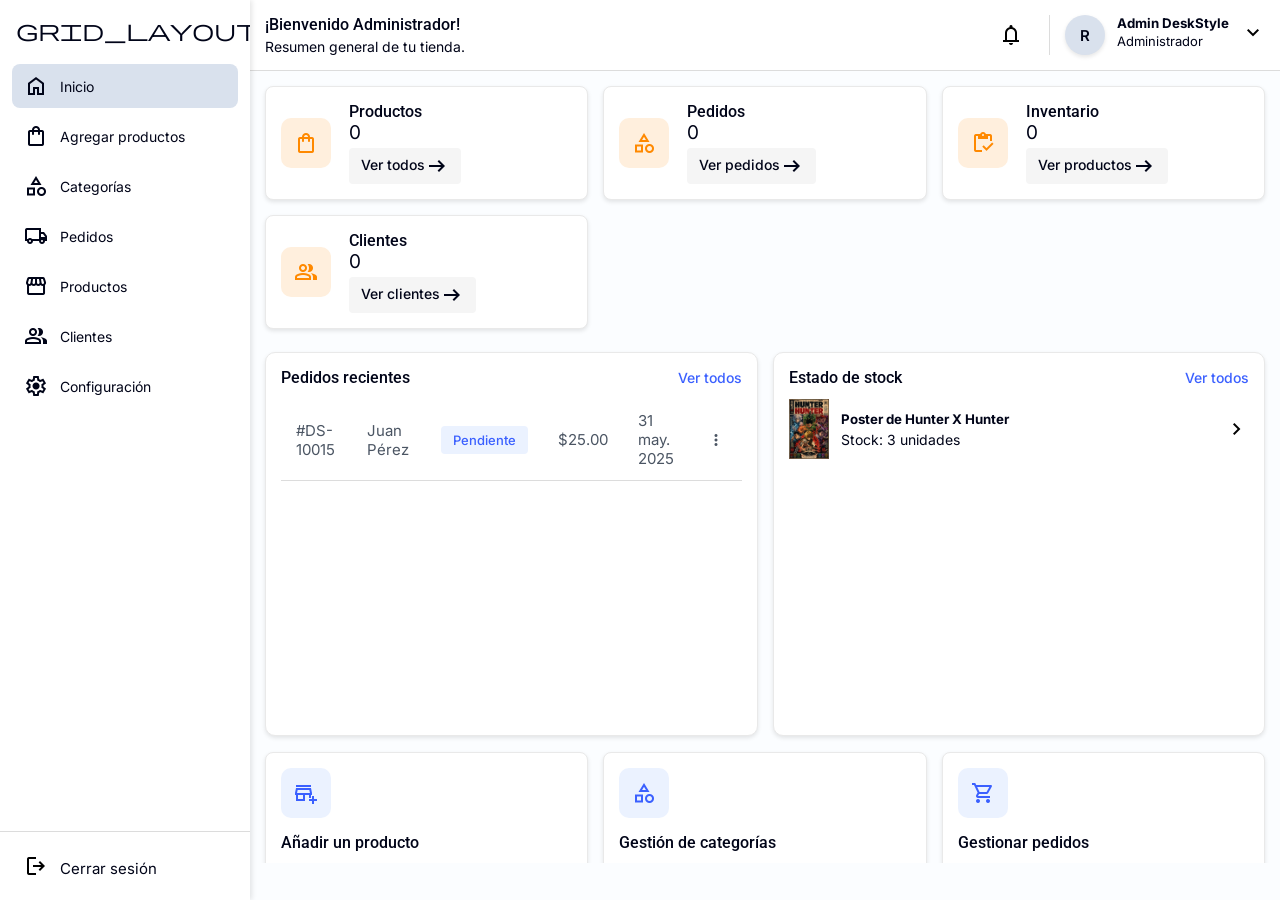
==== admin/dashboard.html @ 574a83ab "Creo lógica para crear categorias y RLS de supabase de Storage" ====
<!doctype html>
<html lang="es">
  <head>
    <meta charset="UTF-8" />
    <meta name="viewport" content="width=device-width, initial-scale=1.0" />
    <title>Dashboard - DeskStyle</title>

    <link rel="stylesheet" href="./dashboard.css" />
    <link rel="stylesheet" href="./estilos_dashboard2.css" />
    <link rel="stylesheet" href="./css/modales.css" />
    <link rel="icon" href="../public/icons/favicon.png" type="image/png" />

    <link rel="preconnect" href="https://fonts.googleapis.com" />
    <link rel="preconnect" href="https://fonts.gstatic.com" crossorigin />
    <link rel="preconnect" href="https://fonts.googleapis.com" />
    <link rel="preconnect" href="https://fonts.gstatic.com" crossorigin />
    <link
      href="https://fonts.googleapis.com/css2?family=Inter:ital,opsz,wght@0,14..32,100..900;1,14..32,100..900&family=Roboto:ital,wght@0,100..900;1,100..900&display=swap"
      rel="stylesheet"
    />
    <link
      rel="stylesheet"
      href="https://fonts.googleapis.com/css2?family=Material+Symbols+Outlined:opsz,wght,FILL,GRAD@20..48,100..700,0..1,-50..200"
    />
    <link
      rel="stylesheet"
      href="https://cdnjs.cloudflare.com/ajax/libs/font-awesome/6.7.2/css/all.min.css"
    />
  </head>

  <body>
    <div class="dashboard">
      <!-- Barra lateral -->
      <aside class="sidebar">
        <div class="sidebar_logo">
          <div>
            <img
              class="open_sidebar"
              src="../public/icons/favicon.png"
              alt="Logo de DeskStyle"
              style="width: 30px; height: 30px"
            />
            <p class="opcion-text">DeskStyle</p>
          </div>

          <button class="layout_toggle opcion-text">
            <span class="material-symbols-outlined"> grid_layout_side </span>
          </button>
        </div>

        <!-- Menú -->
        <nav class="sidebar-menu">
          <ul class="opciones_sidebar">
            <li class="opcionSidebar select inicioPag">
              <span class="material-symbols-outlined"> home </span>
              <p class="opcion-text">Inicio</p>
            </li>
            <li class="opcionSidebar productosPag">
              <span class="material-symbols-outlined">shopping_bag</span>
              <p class="opcion-text">Agregar productos</p>
            </li>
            <li class="opcionSidebar categoriaPag">
              <span class="material-symbols-outlined">category</span>
              <p class="opcion-text">Categorías</p>
            </li>
            <li class="opcionSidebar pedidosPag">
              <span class="material-symbols-outlined">local_shipping</span>
              <p class="opcion-text">Pedidos</p>
            </li>
            <li class="opcionSidebar inventarioPag">
              <span class="material-symbols-outlined"> storefront </span>
              <p class="opcion-text">Productos</p>
            </li>
            <li class="opcionSidebar clientesPag">
              <span class="material-symbols-outlined">group</span>
              <p class="opcion-text">Clientes</p>
            </li>
            <li class="opcionSidebar configuracionPag">
              <span class="material-symbols-outlined">settings</span>
              <p class="opcion-text">Configuración</p>
            </li>
          </ul>
        </nav>

        <div class="sidebar-footer">
          <button class="logout_button">
            <span class="material-symbols-outlined"> logout </span>
            <p class="opcion-text">Cerrar sesión</p>
          </button>
        </div>
      </aside>

      <!-- Contenido -->
      <main class="main-content">
        <!-- Barra superior -->
        <header class="topbar">
          <div class="topbar-left topbar-content">
            <h4>¡Bienvenido Administrador!</h4>
            <p>Resumen general de tu tienda.</p>
          </div>
          <div class="topbar-right">
            <button class="notificaciones">
              <span class="material-symbols-outlined"> notifications </span>
              <p class="notificaciones-cant" style="display: none">0</p>
            </button>
            <div class="cuenta">
              <div class="circle_cuenta" id="avatar">
                <p class="inicial_nombre">R</p>
              </div>
              <div class="info_usuario">
                <h5 class="nombre_usurio_topbar nombre_usuario">
                  Admin DeskStyle
                </h5>
                <p>Administrador</p>
              </div>
              <button class="abrir_menu_perfil">
                <span class="material-symbols-outlined"> stat_minus_1 </span>
              </button>
            </div>
          </div>
        </header>

        <!-- Contenido de cada página -->
        <div class="dinamico_panatallas">
          <section class="content show">
            <div class="targetas_resumen">
              <div class="targeta">
                <div class="targeta-icono">
                  <span class="material-symbols-outlined">shopping_bag</span>
                </div>
                <div class="targeta-info">
                  <h4>Productos</h4>
                  <p id="total_productos">0</p>
                  <button class="btn-primario">
                    <p>Ver todos</p>
                    <span class="material-symbols-outlined">
                      arrow_right_alt
                    </span>
                  </button>
                </div>
              </div>
              <div class="targeta">
                <div class="targeta-icono">
                  <span class="material-symbols-outlined">category</span>
                </div>
                <div class="targeta-info">
                  <h4>Pedidos</h4>
                  <p id="total_pedidos">0</p>
                  <button class="btn-secundario">
                    <p>Ver pedidos</p>
                    <span class="material-symbols-outlined">
                      arrow_right_alt
                    </span>
                  </button>
                </div>
              </div>
              <div class="targeta">
                <div class="targeta-icono">
                  <span class="material-symbols-outlined">inventory</span>
                </div>
                <div class="targeta-info">
                  <h4>Inventario</h4>
                  <p id="total_inventario">0</p>
                  <button class="btn-terciario">
                    <p>Ver productos</p>
                    <span class="material-symbols-outlined">
                      arrow_right_alt
                    </span>
                  </button>
                </div>
              </div>
              <div class="targeta">
                <div class="targeta-icono">
                  <span class="material-symbols-outlined">group</span>
                </div>
                <div class="targeta-info">
                  <h4>Clientes</h4>
                  <p id="total_clientes">0</p>
                  <button class="btn-cuaternario">
                    <p>Ver clientes</p>
                    <span class="material-symbols-outlined">
                      arrow_right_alt
                    </span>
                  </button>
                </div>
              </div>
            </div>
            <div class="contenedores_vista_previa">
              <div class="vista_previa">
                <div class="encabezado_caja">
                  <h4>Pedidos recientes</h4>
                  <button class="btn_ver_pedidos">Ver todos</button>
                </div>

                <div class="tabla_pedidos">
                  <table class="table">
                    <tbody>
                      <tr>
                        <td class="order-id">#DS-10015</td>
                        <td class="customer">Juan Pérez</td>
                        <td>
                          <button class="estado_pedido">Pendiente</button>
                        </td>
                        <td class="price">$25.00</td>
                        <td class="date">31 may. 2025</td>
                        <td class="actions">
                          <button class="btn-actions">
                            <span class="material-symbols-outlined">
                              more_vert
                            </span>
                          </button>
                        </td>
                      </tr>
                    </tbody>
                  </table>
                </div>
              </div>

              <div class="vista_previa">
                <div class="encabezado_caja">
                  <h4>Estado de stock</h4>
                  <button class="btn_ver_Sctok">Ver todos</button>
                </div>
                <div class="list_product_stock">
                  <div class="info_produc_stock">
                    <img
                      src="../public/icons/Images_web/poster.jpg"
                      alt="fotografía de producto"
                    />
                    <div class="text_info_product">
                      <h5>Poster de Hunter X Hunter</h5>
                      <div style="display: flex; gap: 4px">
                        <p>Stock:</p>
                        <p class="cantidad_stock">3 unidades</p>
                      </div>
                    </div>
                  </div>
                  <button class="abril_stock">
                    <span class="material-symbols-outlined">
                      chevron_right
                    </span>
                  </button>
                </div>
              </div>
            </div>
            <div class="contenedor_acci_rapidas">
              <div class="caja_accion">
                <div class="icono_accion">
                  <span class="material-symbols-outlined">add_business</span>
                </div>
                <div class="info_accion">
                  <h4>Añadir un producto</h4>
                  <p>Agrega un nuevo producto a tu tienda.</p>
                  <button class="btn_accion">Nuevo producto</button>
                </div>
              </div>
              <div class="caja_accion">
                <div class="icono_accion">
                  <span class="material-symbols-outlined">category</span>
                </div>
                <div class="info_accion">
                  <h4>Gestión de categorías</h4>
                  <p>Administra las categorías de tus productos.</p>
                  <button class="btn_accion">Ver categorías</button>
                </div>
              </div>
              <div class="caja_accion">
                <div class="icono_accion">
                  <span class="material-symbols-outlined">shopping_cart</span>
                </div>
                <div class="info_accion">
                  <h4>Gestionar pedidos</h4>
                  <p>Revisa y actualiza el estado de los pedidos.</p>
                  <button class="btn_accion">Ver pedidos</button>
                </div>
              </div>
              <div class="caja_accion">
                <div class="icono_accion">
                  <span class="material-symbols-outlined">box_add</span>
                </div>
                <div class="info_accion">
                  <h4>Control de inventario</h4>
                  <p>Monitorea y ajusta el stock de tus productos.</p>
                  <button class="btn_accion">Ver inventario</button>
                </div>
              </div>
            </div>
          </section>

          <section class="interfaz_productos">
            <div class="topBarra_product">
              <div class="infoProductos">
                <h3>Agregar nuevo producto</h3>
                <p>
                  Completa la información para publicar un nuevo producto en la
                  tienda.
                </p>
              </div>
              <div>
                <button>
                  <a href="../index.html">
                    <i class="fa-solid fa-arrow-up-right-from-square"></i>Ver
                    tienda
                  </a>
                </button>
              </div>
            </div>
            <div class="content_productos">
              <div class="columna_izquier">
                <div class="header_izquier">
                  <span class="material-symbols-outlined"> description </span>
                  <p>Información básica</p>
                </div>
                <form class="agregarProduct">
                  <div class="conlumna">
                    <label for="titulo">Nombre del producto</label>
                    <input
                      type="text"
                      id="titulo"
                      placeholder="Ej. Lámpara LED"
                    />
                    <p>Nombre completo del producto</p>
                    <br />

                    <label for="precioOriginal">Precio original</label>
                    <div class="cajaInput">
                      <span class="material-symbols-outlined">
                        attach_money
                      </span>
                      <input
                        type="number"
                        id="precioOriginal"
                        class="precioOriginal"
                        placeholder="$0.00"
                      />
                    </div>
                    <p class="info_titulo">
                      Precio de compra del producto (Opcional)
                    </p>
                    <br />

                    <label for="id_product">Código (ID)</label>
                    <input type="text" id="id_product" placeholder="PRO-001" />
                    <p>Código único del producto (Automático)</p>
                  </div>

                  <div class="conlumna">
                    <label for="precio">Precio</label>
                    <div class="cajaInput">
                      <span class="material-symbols-outlined">
                        attach_money
                      </span>
                      <input
                        type="number"
                        id="precio"
                        class="precio"
                        placeholder="$0.00"
                      />
                    </div>
                    <p>Precio en USD</p>
                    <br />
                    <label>Categoría</label>
                    <div class="cajaSelectCateg">
                      <select class="select_Categoria" id="selectCategoria">
                        <option value="">Selecciona una categoría</option>
                        <option value="opcionEj">Figuras</option>
                      </select>
                    </div>

                    <p>Elige la categoría del producto</p>
                    <br />
                    <label for="marca_product">Marca</label>
                    <input
                      type="text"
                      id="marca_product"
                      placeholder="Ej. TechCreado"
                    />
                    <p>Marca o colección</p>
                  </div>
                </form>
                <br />
                <div class="descripcion_Product">
                  <p>Descripción (Opcional)</p>
                  <textarea
                    id="descripcionProduct"
                    placeholder="Describe tu producto, características, materiales, uso, etc"
                  ></textarea>
                </div>

                <div class="selecImagnPrncipal">
                  <h4 style="margin-bottom: 10px">Imagen del producto</h4>
                  <div
                    style="
                      display: grid;
                      grid-template-columns: 40% auto;
                      gap: 10px;
                    "
                  >
                    <div class="previsualizarIMG">
                      <p>
                        Previsualización
                        <span
                          style="font-size: 12px"
                          class="material-symbols-outlined"
                        >
                          visibility
                        </span>
                      </p>
                      <img
                        src="../public/icons/Images_web/image-files.png"
                        alt="Previsualizar"
                        style="width: 190px"
                      />
                    </div>

                    <div class="cajaSubirIMG">
                      <div>
                        <div class="header_CajaImg">
                          <span class="material-symbols-outlined"
                            >cloud_upload</span
                          >

                          <h3>Sube la imagen principal aquí</h3>
                          <p>haz clic para seleccionar un archivo</p>
                        </div>
                        <div
                          style="
                            position: relative;
                            display: grid;
                            justify-content: center;
                          "
                        >
                          <label class="btnIMGProduct" for="imgPrincipal">
                            <span class="material-symbols-outlined">
                              folder
                            </span>
                            <p>Seleccionar un archivo</p>
                            <input
                              type="file"
                              accept="image/*"
                              id="imgPrincipal"
                            />
                          </label>
                        </div>

                        <div
                          style="
                            display: flex;
                            flex-direction: column;
                            gap: 5px;
                            margin-top: 20px;
                            text-align: center;
                            font-size: 14px;
                            color: rgb(49, 49, 49);
                          "
                        >
                          <p>Formatos recomendados: JPG, PNG, WEBP</p>
                          <p>Tamaño máximo: 5MB</p>
                        </div>
                      </div>
                    </div>
                  </div>
                </div>
              </div>
              <div class="columna_derecha">
                <div class="btnsGuadarCancelar">
                  <button class="btnCancelar">Cancelar</button
                  ><button class="btnGuardar">
                    <span class="material-symbols-outlined"> save </span>
                    <p>Guardar Producto</p>
                  </button>
                </div>
                <div class="seccion_derecha">
                  <h4>Estado del Producto</h4>
                  <p class="encabezado_derecha">Estado</p>
                  <div class="cajaSelectEstado">
                    <select class="selecEstado_Producto">
                      <option value="activo">Activo</option>
                      <option value="inactivo">Inactivo</option>
                      <option value="desactivado">Borrador</option>
                    </select>
                  </div>
                  <p class="info_opcion">
                    Los productos inactivos no se mostraran en la tienda
                  </p>

                  <p class="encabezado_derecha">Destacado</p>
                  <div class="cleckBoxDestaca">
                    <input type="checkbox" id="destacadoProduct" />
                    <p>Marcar como producto destacado</p>
                  </div>
                  <p class="info_opcion">
                    Los productos destacados se mostraran en la pagina principal
                  </p>
                </div>
                <div class="seccion_derecha">
                  <h4>Inventario y características</h4>

                  <p class="encabezado_derecha">Stock</p>
                  <input
                    type="number"
                    id="stockProduct"
                    class="input_Derecha"
                    placeholder="Cantidad en Stock"
                  />
                  <p class="encabezado_derecha" style="margin-top: 15px">
                    Peso (kg)
                  </p>
                  <input
                    type="number"
                    id="pesoProduct"
                    class="input_Derecha"
                    placeholder="kg 0.00"
                  />

                  <p class="encabezado_derecha" style="margin-top: 15px">
                    Material del producto
                  </p>
                  <input
                    type="text"
                    id="materialProduct"
                    class="input_Derecha"
                    placeholder="Ej. Metal"
                  />

                  <p class="encabezado_derecha" style="margin-top: 15px">
                    Dimenciones (cm)
                  </p>
                  <div class="dimencionesProduct">
                    <div>
                      <input type="number" id="largo" placeholder="0" />
                      <p>Largo</p>
                    </div>
                    <div>
                      <input type="number" id="ancho" placeholder="0" />
                      <p>Ancho</p>
                    </div>
                    <div>
                      <input type="number" id="alto" placeholder="0" />
                      <p>Alto</p>
                    </div>
                  </div>
                  <br />
                </div>
              </div>
            </div>
          </section>

          <section class="interfaz_categorias">
            <div class="topBarra_categorias">
              <div class="infoCategoria">
                <h3>Crear nuevas categorías</h3>
                <p>Gestiona las categorías de tu tienda.</p>
              </div>
              <div>
                <button class="agregarCateg">
                  <span class="material-symbols-outlined"> add </span>
                  <p>Guardar</p>
                </button>
              </div>
            </div>
            <article class="cont_cajas_categ">
              <div class="clumna_izqui_cat">
                <h4>Agregar categoría</h4>
                <form class="forms_categ">
                  <label for="nombreCatego">Nombre de la categoría</label>
                  <input
                    type="text"
                    id="nombreCatego"
                    placeholder="Ej. Posters"
                  />
                  <label for="descripcionCateg">Descripción (Opcional)</label>
                  <textarea
                    name="descripcion"
                    id="descripcionCateg"
                    placeholder="Describe esta categoría..."
                  ></textarea>
                </form>

                <div class="cont_subirIMg_Categ">
                  <h4 style="margin-bottom: 10px">Selecionar imagen</h4>
                  <div class="privisualizarImgCatgoria">
                    <img
                      src="../public/icons/Images_web/image-files.png"
                      alt="Imagen archivos"
                      style="width: 200px"
                    />
                  </div>
                  <div class="caja_subirIMg_Categ">
                    <label class="btnSeledImg_categ" for="subirIMg_Categ">
                      <span class="material-symbols-outlined"
                        >cloud_upload</span
                      >

                      <h4>Sube la imagen de la categoría</h4>
                      <p>haz clic para seleccionar un archivo</p>
                      <input
                        type="file"
                        name="subirIMg_Categ"
                        id="subirIMg_Categ"
                      />
                    </label>
                  </div>
                </div>
              </div>
              <div class="clumna_derech_cat">
                <h4>Categorías existentes</h4>
                <table class="tabla_exitent_categ">
                  <thead>
                    <tr>
                      <th>Categoría</th>
                      <th>Descripción</th>
                      <th>Productos</th>
                      <th>Acciones</th>
                    </tr>
                  </thead>
                  <tbody class="existente_categ">
                    <tr>
                      <td class="nombre_categ">
                        <img
                          src="../public/icons/Images_web/poster.jpg"
                          alt=""
                        />
                        <p>Posters</p>
                      </td>
                      <td class="descripcion_categ"><p>Posters</p></td>
                      <td class="catidad_prouct"><p>0</p></td>
                      <td>
                        <div class="btnsAcciones_categ">
                          <button class="btnEdit_categ">
                            <span class="material-symbols-outlined">
                              edit
                            </span>
                          </button>
                          <button class="btnElimi_categ">
                            <span class="material-symbols-outlined">
                              delete
                            </span>
                          </button>
                        </div>
                      </td>
                    </tr>
                  </tbody>
                </table>
              </div>
            </article>
          </section>

          <section class="interfaz_pedidos">
            <div class="topBarra_pedidos">
              <div class="infoPedidos">
                <h3>Pedidos</h3>
                <p>Gestiona y revisa todos los pedidos de tu tienda.</p>
              </div>
              <div>
                <button class="filtros_pedidos">
                  <span class="material-symbols-outlined"> filter_alt </span>
                  <p>Filtros</p>
                </button>
              </div>
            </div>
            <div class="conte_pedidos">
              <div class="cards_resumen_pedidos">
                <div class="resumen_pedidos">
                  <div class="icono_card_pedidos">
                    <span class="material-symbols-outlined"> schedule </span>
                  </div>

                  <div class="info_card_pedidos">
                    <p style="margin-bottom: 6px">Pendientes</p>
                    <h3 id="cantPendiente_pedidos">0</h3>
                    <p style="font-size: 14px; margin-top: 6px">
                      Esperando confirmación
                    </p>
                  </div>
                </div>
                <div class="resumen_pedidos">
                  <div class="icono_card_pedidos">
                    <span class="material-symbols-outlined">
                      delivery_truck_speed
                    </span>
                  </div>
                  <div class="info_card_pedidos">
                    <p style="margin-bottom: 6px">En proceso</p>
                    <h3 id="cantProceso_pedidos">0</h3>
                    <p style="font-size: 14px; margin-top: 6px">
                      Proceso de envío
                    </p>
                  </div>
                </div>
                <div class="resumen_pedidos">
                  <div class="icono_card_pedidos">
                    <span class="material-symbols-outlined">
                      check_circle
                    </span>
                  </div>
                  <div class="info_card_pedidos">
                    <p style="margin-bottom: 6px">Finalizado</p>
                    <h3 id="cantFinalizado_pedidos">0</h3>
                    <p style="font-size: 14px; margin-top: 6px">
                      Proceso de envío
                    </p>
                  </div>
                </div>
                <div class="resumen_pedidos">
                  <div class="icono_card_cancelados">
                    <span class="material-symbols-outlined">cancel</span>
                  </div>
                  <div class="info_card_pedidos">
                    <p style="margin-bottom: 6px">Cancelados</p>
                    <h3 id="cantCancelado_pedidos">0</h3>
                    <p style="font-size: 14px; margin-top: 6px">
                      Proceso de envío
                    </p>
                  </div>
                </div>
              </div>
              <div class="pedidos_users">
                <table class="tabla_pedidos">
                  <thead>
                    <tr>
                      <th>Pedidos</th>
                      <th>Cliente</th>
                      <th>Fecha</th>
                      <th>Estado</th>
                      <th>Total</th>
                      <th>Pago</th>
                      <th>Acciones</th>
                    </tr>
                  </thead>
                  <tbody class="list_pedidos"></tbody>
                  <tfoot>
                    <tr>
                      <td colspan="6" style="text-align: left">
                        <p>Mostrado 10 de 20</p>
                      </td>

                      <td class="btn_moder_pagina_pedidos">
                        <button class="atrasPedidos">
                          <span class="material-symbols-outlined">
                            keyboard_arrow_left
                          </span></button
                        ><button class="sguientePedidos">
                          <span class="material-symbols-outlined">
                            keyboard_arrow_right
                          </span>
                        </button>
                      </td>
                    </tr>
                  </tfoot>
                </table>
              </div>
            </div>
          </section>

          <section class="interfaz_productView">
            <div class="conedor_tabla_products">
              <div class="headerSección">
                <div style="display: flex; gap: 5px">
                  <h3>Productos publicados</h3>
                  <p>| Gestiona los productos disponibles en tu tienda.</p>
                </div>
                <div class="acciones_manipulacionList">
                  <div class="inputProductosBuscar">
                    <input
                      type="search"
                      placeholder="Buscar producto..."
                    /><span class="material-symbols-outlined"> search </span>
                  </div>
                  <button class="ordenarProductos">
                    <span
                      style="font-size: 22px"
                      class="material-symbols-outlined"
                    >
                      format_list_bulleted </span
                    >Ordenar
                  </button>
                </div>
              </div>

              <table class="tabla_listProduct">
                <thead>
                  <tr style="border-top: 1px solid #dddddd">
                    <th>Producto</th>
                    <th>Categoría</th>
                    <th>Precio</th>
                    <th>En stock</th>
                    <th>Estado</th>
                    <th>Fecha</th>
                    <th>Acciones</th>
                  </tr>
                </thead>
                <tbody class="list_productos"></tbody>
                <tfoot>
                  <tr>
                    <td colspan="6" style="text-align: left">
                      <p>Mostrado 10 de 20</p>
                    </td>

                    <td class="btn_mover_pagina_productos">
                      <button class="atrasProductos">
                        <span class="material-symbols-outlined">
                          keyboard_arrow_left
                        </span></button
                      ><button class="sguienteProductos">
                        <span class="material-symbols-outlined">
                          keyboard_arrow_right
                        </span>
                      </button>
                    </td>
                  </tr>
                </tfoot>
              </table>
            </div>
          </section>
        </div>
      </main>

      <section class="contenedor_modales">
        <div class="cont_editar_categ">
          <div class="header_modal_edit_cat">
            <h4>Editar Categoría</h4>
            <button class="cerrar_modalEdit_Categ">
              <span class="material-symbols-outlined"> close </span>
            </button>
          </div>
          <div class="cont_edit_categ">
            <form class="editar_categ">
              <label for="edit_nombre_categ">Nombre de la categoría</label>
              <input
                type="
            "
                name="Categoría"
                id="edit_nombre_categ"
                placeholder="Categoría"
              />

              <label for="edit_descrip_categ" style="margin-top: 15px"
                >Descripción (Opcional)</label
              >

              <textarea
                id="edit_descrip_categ"
                placeholder="Describe la catería..."
              >
              </textarea>

              <div class="img_categ_edit">
                <div style="width: 100%">
                  <img
                    src="../public/icons/Images_web/product1.png"
                    alt="Imagen de categoría"
                  />
                </div>
                <div class="cont_img_catg">
                  <p>Seleccionar imagen</p>
                  <label
                    for="edit_img"
                    class="btn_edit_img"
                    style="display: flex; place-items: center; gap: 10px"
                  >
                    <span class="material-symbols-outlined"> imagesmode </span>
                    <p style="font-size: 14px">Cambiar imagen</p></label
                  >
                  <input type="file" id="edit_img" />
                </div>
              </div>
              <div class="btnsAcciones_edit_categ">
                <button type="button" class="btnCancelar_edit_categ">
                  Cerrar
                </button>
                <button type="button" class="btnGuardar_edit_categ">
                  Guardar cambios
                </button>
              </div>
            </form>
          </div>
        </div>
      </section>
      <div id="toast_contenedor"></div>
    </div>

    <script type="module" src="./js/eventos.js"></script>
    <script type="module" src="./js/main.js"></script>
  </body>
</html>
---- admin/dashboard.css ----
:root {
  --bg: #fbfdff;
  --colorPrimario: #000418;
  --colorSecundario: #ff8900;
  --colorTerciario: #d9e1ed;
  --colorAcento: #3b60ff;
  --borderInput: #2b97fc;
  --colorGrisClaro: #f5f5f5;
  --colorBlanco: #ffffff;
  --colorDegradadoNaranja: #ffefdd;
  --colorBorde: #dcdcdc;
  --paddingSite: 15px 18px;
  --paddingCotenedores: 8px 15px;
  --paddingResponsive: 15px 10px;
  --paddingTargetas: 15px;
}

*,
*::before,
*::after {
  box-sizing: border-box;
  margin: 0;
  padding: 0;
}

html,
body {
  min-height: 100%;
  font-family: "Inter", sans-serif;
}

body {
  background-color: var(--colorBlanco);
  color: var(--colorPrimario);
  overflow: hidden;
}

h1,
h2,
h3,
h4 {
  font-weight: 500;
  font-family: "Roboto", sans-serif;
}

h1 {
  font-size: clamp(1.5rem, 6vw, 3rem);
}

a {
  color: #0e0e0e;
  text-decoration: none;
}

button {
  border: 0;
}

button,
input,
select,
textarea {
  font: inherit;
}

select {
  cursor: pointer;
}

select:hover {
  background: transparent;
}

select,
::picker(select) {
  appearance: base-select;
}

::picker(select) {
  background: #fdfeff;
  border: 1px solid gainsboro;
  border-radius: 10px;
  box-shadow: 0 2px 4px rgb(0, 0, 0, 0.11);
}

section option {
  padding: 10px;
  cursor: pointer;
  border-bottom: 1px solid gainsboro;
}

section option:hover {
  background: #fae9d4;
  color: rgb(255, 148, 8);
}

/*===============*/

.dashboard {
  display: grid;
  grid-template-columns: auto 1fr;
  height: 100vh;
  background-color: var(--bg);
}

.sidebar {
  transition: width 0.3s ease-in-out;
  background-color: var(--colorBlanco);
  width: 250px;
  height: 100vh;
  position: relative;
  box-shadow: 2px 0px 5px rgba(0, 0, 0, 0.1);
  overflow: hidden;
}

.sidebar img {
  cursor: pointer;
}

.sidebar_logo {
  padding: 15px 24px;
  display: flex;
  justify-content: space-between;
}

.sidebar_logo div {
  display: flex;
  align-items: center;
  gap: 10px;
}

.layout_toggle {
  background-color: transparent;
  border: none;
  cursor: pointer;
  padding: 0;
}

.layout_toggle span {
  font-size: 1.4rem;
  color: var(--colorPrimario);
}

/* Sidebar*/

.sidebar {
  width: 250px;
  height: 100vh;
  background-color: var(--colorBlanco);
  box-shadow: 2px 0px 5px rgba(0, 0, 0, 0.1);
  transition: width 0.3s cubic-bezier(0.4, 0, 0.2, 1);
  overflow: hidden;
  display: flex;
  flex-direction: column;
}

.sidebar_logo {
  padding: 18px 16px;
  display: flex;
  align-items: center;
  justify-content: space-between;
  height: 64px;
}

.sidebar_logo div {
  display: flex;
  align-items: center;
  gap: 12px;
  overflow: hidden;
}

.opciones_sidebar {
  padding: 0 12px;
  list-style: none;
  display: flex;
  flex-direction: column;
  gap: 6px;
}

.opcionSidebar {
  display: flex;
  align-items: center;
  height: 44px;
  padding: 0 12px;
  border-radius: 8px;
  cursor: pointer;
  transition:
    background-color 0.2s ease,
    color 0.2s ease;
  white-space: nowrap; /* Impide que el texto cree saltos de línea */
}

.opcionSidebar .material-symbols-outlined {
  min-width: 24px;
  font-size: 24px;
  display: flex;
  justify-content: center;
  align-items: center;
}

.opcionSidebar p {
  margin-left: 12px;
  font-size: 14px;
  transition: opacity 0.2s ease;
}

.opcionSidebar:hover,
.opcionSidebar.select {
  background-color: var(--colorTerciario);
  color: var(--colorPrimario);
}

/*sidebar footer*/

.sidebar-footer {
  transition: all 0.3s ease-in-out;
  background-color: var(--colorBlanco);
  margin-top: auto;
  padding: 12px;
  border-top: 1px solid var(--colorBorde);
}
.sidebar-footer p {
  font-size: 15px;
  color: var(--colorPrimario);
  margin-top: 4px;
  white-space: nowrap;
}

.logout_button {
  background-color: transparent;
  display: flex;
  align-items: center;
  gap: 12px;
  width: 100%;
  height: 44px;
  padding: 0 12px;
  border-radius: 8px;
  cursor: pointer;
  transition:
    background-color 0.2s ease,
    color 0.2s ease;
}

.logout_button:hover,
.logout_button.select {
  background-color: var(--colorTerciario);
  color: var(--colorPrimario);
}

.sidebar.active {
  width: 78px;
}

.sidebar.active .opcion-text {
  display: none;
}

/* Centrar los íconos del menú */
.sidebar.active .opciones_sidebar {
  padding: 0 10px;
}

.sidebar.active .opcionSidebar {
  justify-content: center;
  padding: 0;
}

.sidebar.active .logout_button {
  justify-content: center;
  padding: 0;
}
.sidebar.active .opcionSidebar p {
  display: none;
}

.sidebar.active .sidebar_logo {
  justify-content: center;
  padding: 18px 0;
}

/* Mostrar pantallas activas */

.content.show,
.interfaz_productos.show,
.interfaz_categorias.show,
.interfaz_pedidos.show,
.interfaz_productView.show {
  opacity: 1;
  pointer-events: auto;
}

/* Contenido dasboard */

.dinamico_panatallas {
  position: relative;
}

.content {
  transition: opacity 0.3s ease-in-out;
  opacity: 0;
  pointer-events: none;
  position: relative;
  max-height: 88vh;
  overflow-y: auto;
}

.topbar {
  padding: 15px;
  background: var(--colorBlanco);
  display: grid;
  grid-template-columns: 1fr auto;
  gap: 12px;
  justify-content: space-between;
  border-bottom: 1.5px solid gainsboro;
}

.topbar-right {
  display: flex;
  justify-content: center;
  gap: 15px;
}

.topbar-content h4 {
  margin-bottom: 4px;
}
.topbar-content p {
  font-size: 14px;
}

.notificaciones {
  position: relative;
  display: flex;
  align-items: center;
  gap: 12px;
  background: transparent;
  border-right: 1px solid var(--colorBorde);
  padding: 5px 26px;
}
.notificaciones p {
  position: absolute;
  font-weight: 600;
  top: -5px;
  left: 64%;
  transform: translateX(-50%);
  font-size: 11px;
  display: grid;
  place-items: center;
  border-radius: 50%;
  background-color: var(--colorSecundario);
  color: var(--colorBlanco);
  width: 18px;
  height: 18px;
}

.cuenta {
  display: flex;
  justify-content: center;
  gap: 12px;
}
.circle_cuenta {
  display: grid;
  font-weight: 600;
  place-content: center;
  background: var(--colorTerciario);
  color: var(--colorBlanco);
  width: 40px;
  height: 40px;
  border-radius: 50%;
  overflow: hidden;
  font-size: 15px;
  color: var(--colorPrimario);
  box-shadow: 0px 2px 4px rgba(0, 0, 0, 0.1);
}

.info_usuario p {
  margin-top: 2px;
  font-size: 13px;
}

.abrir_menu_perfil {
  background: transparent;
  font-size: 15px;
}

.targetas_resumen {
  display: grid;
  grid-template-columns: repeat(auto-fit, minmax(250px, 1fr));
  gap: 15px;
  padding: 15px;
}

.targeta {
  display: flex;
  gap: 18px;
  align-items: center;
  background: var(--colorBlanco);
  padding: 15px;
  border-radius: 8px;
  box-shadow: 0px 2px 4px rgba(0, 0, 0, 0.1);
  border: 1px solid rgb(233, 233, 233);
}

.targeta-info p {
  font-size: 19px;
  margin-bottom: 4px;
}

.targeta-icono {
  display: grid;
  place-content: center;
  width: 50px;
  height: 50px;
  border-radius: 20%;
  background-color: var(--colorDegradadoNaranja);
}

.targeta-icono span {
  font-size: 24px;
  color: var(--colorSecundario);
}

.targeta-info button {
  display: flex;
  align-items: center;
  background: var(--colorGrisClaro);
  color: var(--colorPrimario);
  border: none;
  padding: 6px 12px;
  border-radius: 4px;
  cursor: pointer;
  transition: background-color 0.2s ease;
}

.btn-primario p,
.btn-secundario p,
.btn-terciario p,
.btn-cuaternario p {
  font-size: 14px;
  font-weight: 500;
}

/*Cajas vista previea*/
.contenedores_vista_previa {
  display: grid;
  grid-template-columns: repeat(auto-fit, minmax(250px, 1fr));
  gap: 15px;
  padding: 8px 15px;
  height: 400px;
}

.vista_previa {
  box-shadow: 0px 2px 4px rgba(0, 0, 0, 0.1);
  border: 1px solid rgb(233, 233, 233);
  background-color: var(--colorBlanco);
  border-radius: 10px;
  padding: var(--paddingTargetas);
}

.encabezado_caja {
  display: grid;
  grid-template-columns: repeat(2, auto);
  justify-content: space-between;
  margin-bottom: 12px;
}

.encabezado_caja button {
  background: transparent;
  font-size: 14px;
  color: var(--colorAcento);
  font-weight: 500;
  cursor: pointer;
}

.btn-actions {
  display: flex;
  align-items: center;
  background: transparent;
  border: none;
  cursor: pointer;
}

.btn-actions span {
  font-size: 20px;
  color: #4b5563;
}

.table {
  width: 100%;
  border-collapse: collapse;
}
.table td {
  padding: 12px 8px;
  font-size: 14px;
  color: #4b5563;
  border-bottom: 1.5px solid gainsboro;
  vertical-align: middle;
}

.estado_pedido {
  background: #ebf2ff;
  color: #3b60ff;
  padding: 6px 12px;
  border-radius: 4px;
  font-size: 13px;
  font-weight: 500;
  border: none;
  cursor: pointer;
}

.list_product_stock {
  display: grid;
  grid-template-columns: repeat(2, auto);
  justify-content: space-between;
  gap: 8px;
  align-items: center;
}

.info_produc_stock {
  display: flex;
  gap: 12px;
  align-items: center;
}

.info_produc_stock img {
  height: 60px;
}

.text_info_product p {
  margin-top: 4px;
  font-size: 14px;
}

.abril_stock {
  display: flex;
  justify-content: center;
  background: transparent;
  cursor: pointer;
}

/*Acciones rápidas*/

.contenedor_acci_rapidas {
  display: grid;
  grid-template-columns: repeat(auto-fit, minmax(250px, 1fr));
  gap: 15px;
  padding: 8px 15px;
}

.caja_accion {
  background: var(--colorBlanco);
  padding: var(--paddingTargetas);
  border-radius: 8px;
  box-shadow: 0px 2px 4px rgba(0, 0, 0, 0.1);
  border: 1px solid rgb(233, 233, 233);
}

.caja_accion p {
  font-size: 14px;
  margin-top: 8px;
}

.icono_accion {
  display: grid;
  place-content: center;
  width: 50px;
  height: 50px;
  border-radius: 20%;
  background: #ebf2ff;
  color: #3b60ff;
  margin-bottom: 15px;
}

.btn_accion {
  display: flex;
  align-items: center;
  font-weight: 600;
  font-size: 14px;
  gap: 8px;
  background: var(--colorGrisClaro);
  color: var(--colorPrimario);
  border: solid 2px #dcdcdc;
  padding: 6px 12px;
  border-radius: 8px;
  cursor: pointer;
  transition: background-color 0.2s ease;
  margin-top: 15px;
}

.btn_accion:active {
  scale: 0.98;
}

/* Interfaz productos */
.interfaz_productos {
  width: 100%;
  position: absolute;
  top: 0;
  z-index: 12;
  transition: opacity 0.3s ease-in-out;
  opacity: 0;
  pointer-events: none;
  max-height: 88vh;
  overflow-y: auto;
  padding: 15px 18px 0px 18px;
}

.topBarra_product,
.topBarra_categorias,
.topBarra_pedidos {
  display: grid;
  grid-template-columns: repeat(2, auto);
  justify-content: space-between;
}

.infoProductos p,
.infoCategoria p,
.infoPedidos p,
.headerSección p {
  margin-top: 5px;
  font-size: 14px;
}

.topBarra_product button {
  padding: 8px 10px;
  background: var(--colorPrimario);
  border-radius: 8px;
}

.topBarra_product a {
  text-decoration: none;
  color: var(--colorBlanco);
  font-size: 14px;
  font-weight: 600;
  display: flex;
  gap: 8px;
  align-items: center;
}

.topBarra_product i {
  color: var(--colorBlanco);
}

.content_productos {
  margin-top: 15px;
  display: grid;
  grid-template-columns: auto 38%;
  gap: 15px;
}

.columna_izquier {
  overflow: hidden;
  max-height: 75vh;
  overflow-y: auto;
  background: var(--colorBlanco);
  padding: 20px;
  border-radius: 8px;
  box-shadow: 0 0 3px rgba(0, 0, 0, 0.2);
  margin-bottom: 5px;
}

.columna_izquier::-webkit-scrollbar {
  display: none;
}

.header_izquier {
  display: flex;
  gap: 8px;
  align-items: center;
  margin-bottom: 15px;
}

.header_izquier p {
  font-size: 15px;
  font-weight: 600;
}

.header_izquier span {
  color: var(--colorPrimario);
}

.agregarProduct {
  width: 100%;
  display: grid;
  grid-template-columns: repeat(auto-fit, minmax(200px, 1fr));
  gap: 20px;
}

.agregarProduct label {
  font-size: 14px;
  margin-bottom: 4px;
  font-weight: 500;
}

#titulo,
#id_product,
#marca_product {
  width: 100%;
  margin-top: 8px;
  padding: 15px 10px;
  border-radius: 6px;
  border: none;
  box-shadow: 0 0 0 1px var(--colorBorde);
  margin-bottom: 12px;
  font-size: 14px;
}

.cajaInput {
  width: 100%;
  position: relative;
  display: flex;
  align-items: center;
  margin-top: 8px;
  margin-bottom: 12px;
  box-shadow: 0 0 0 1px var(--colorBorde);
  border-radius: 6px;
  overflow: hidden;
}

.cajaInput input {
  width: 100%;
  border-radius: 6px;
  padding: 12px 10px;
  border: none;
  font-size: 14px;
}

.cajaInput span {
  padding: 12px 10px;
  text-align: center;
  color: #a1a1a1;
  background: var(--colorGrisClaro);
  height: 100%;
  border-right: 1px solid var(--colorBorde);
}

#titulo:focus,
#id_product:focus,
#marca_product:focus {
  outline: none;
  box-shadow: 0 0 0 2px var(--colorAcento);
}

.precio:focus,
.precioOriginal:focus {
  outline: none;
}

.cajaInput:focus-within {
  box-shadow: 0 0 0 2px var(--colorAcento);
}

.cajaSelectCateg {
  padding: 4px 10px;
  border-radius: 6px;
  margin-top: 8px;
  box-shadow: 0 0 0 1px var(--colorBorde);
  margin-bottom: 12px;
  font-size: 14px;
}
.select_Categoria {
  width: 100%;
  padding: 10px 6px;
  border: none;
}

.select_Categoria:focus {
  outline: none;
}

.cajaSelectCateg:focus-within {
  box-shadow: 0 0 0 2px var(--colorAcento);
}
.agregarProduct p {
  font-size: 13px;
  color: #a1a1a1;
  margin-bottom: 12px;
}

.descripcion_Product {
  grid-column: 1 / -1;
}
.descripcion_Product textarea {
  margin-top: 10px;
  border-radius: 10px;
  padding: 15px;
  font-size: 15px;
  min-width: 100%;
  min-height: 100px;
  max-width: 100%;
  max-height: 180px;
  box-shadow: 0 0 0 1px var(--colorBorde);
}

.descripcion_Product textarea:focus {
  outline-color: var(--colorAcento);
}

.descripcion_Product p {
  font-size: 14px;
  font-weight: 600;
}

.columna_derecha {
  overflow: hidden;
  overflow-y: auto;
  max-height: 75vh;
  padding: 4px;
  display: flex;
  flex-direction: column;
  gap: 15px;
}

.columna_derecha::-webkit-scrollbar {
  display: none;
}

.seccion_derecha {
  width: 100%;
  background: var(--colorBlanco);
  padding: 16px;
  border-radius: 8px;
  box-shadow: 0 0 3px rgba(0, 0, 0, 0.1);
}

.btnsGuadarCancelar {
  display: grid;
  grid-template-columns: repeat(2, 1fr);
  gap: 15px;
}

.btnCancelar,
.btnGuardar {
  transition: 0.2s ease-in-out;
  padding: 12px 8px;
  border-radius: 10px;
  font-size: 14px;
  cursor: pointer;
  font-weight: 600;
}
.btnGuardar {
  display: flex;
  justify-content: center;
  align-items: center;
  gap: 4px;
  background: var(--colorPrimario);
  color: var(--colorBlanco);
}

.btnCancelar:active,
.btnGuardar:active {
  scale: 0.98;
}

.seccion_derecha h4,
.seccion_derecha h4 {
  font-size: 15px;
  margin-bottom: 15px;
}

.encabezado_derecha {
  font-size: 14px;
  font-weight: 600;
  color: #4b5563;
}

.cajaSelectEstado {
  margin-top: 8px;
  width: 100%;
  padding: 8px;
  border-radius: 8px;
  border: 1px solid var(--colorBorde);
}

.cajaSelectEstado select {
  width: 100%;
  padding: 6px 5px;
  border: none;
  font-size: 14px;
}

.cajaSelectEstado select:focus {
  outline: none;
}

.info_opcion {
  margin: 5px 0 15px 0;
  font-size: 13px;
  color: #6d6d6d;
}

.cleckBoxDestaca {
  display: flex;
  gap: 6px;
  margin-top: 8px;
}

.cleckBoxDestaca p {
  font-size: 14px;
}

.input_Derecha {
  margin-top: 8px;
  width: 100%;
  padding: 14px 10px;
  border-radius: 8px;
  font-size: 14px;
  border: 1px solid var(--colorBorde);
}

.input_Derecha:focus,
.dimencionesProduct input:focus {
  outline: none;
  box-shadow: 0 0 0 2px var(--colorAcento);
}

.dimencionesProduct {
  margin-top: 10px;
  display: grid;
  grid-template-columns: repeat(auto-fit, minmax(90px, 1fr));
  gap: 10px;
}

.dimencionesProduct input {
  width: 100%;
  padding: 14px 10px;
  border-radius: 8px;
  font-size: 14px;
  border: 1px solid var(--colorBorde);
}

.dimencionesProduct p {
  margin-top: 6px;
  font-size: 15px;
  color: #4b5563;
}

.selecImagnPrncipal {
  margin-top: 15px;
  padding: 10px;
  box-shadow: 0 0 3px rgba(0, 0, 0, 0.4);
  border-radius: 10px;
}

/*Seleccionar img*/

.previsualizarIMG {
  padding: 28px 8px 15px 8px;
  position: relative;
  background: #f5f7ff;
  border-radius: 10px;
  display: grid;
  place-items: center;
}

.previsualizarIMG p {
  position: absolute;
  top: 5px;
  left: 5px;
  padding: 5px;
  display: flex;
  gap: 5px;
  align-items: center;
  border-radius: 8px;
  background: var(--colorPrimario);
  color: var(--colorBlanco);
  font-size: 10px;
}

#imgPrincipal {
  display: none;
}

.cajaSubirIMG {
  display: grid;
  place-items: center;
  background: #edf0ff;
  width: 100%;
  border-radius: 10px;
  padding: 16px;
  border: 2px dashed #a5bad8;
  height: auto;
}

.header_CajaImg {
  display: grid;
  place-items: center;
}

.header_CajaImg span {
  font-size: 40px;
  color: var(--colorAcento);
  margin-bottom: 10px;
}

.header_CajaImg p {
  margin-top: 5px;
  font-size: 14px;
}

.btnIMGProduct {
  width: 260px;
  text-align: center;
  margin-top: 30px;
  padding: 12px;
  border-radius: 8px;
  background: var(--colorAcento);
  color: var(--colorBlanco);
  display: flex;
  place-items: center;
  gap: 8px;

  cursor: pointer;
}
.btnIMGProduct span {
  font-size: 28px;
}
---- admin/estilos_dashboard2.css ----
:root {
  --colorSucces: #28a745;
  --colorError: #dc3545;
  --colorWarning: #ffc107;
  --colorInfo: #007bff;
}

#toast_contenedor {
  position: fixed;
  bottom: 20px;
  right: 20px;
  z-index: 999;
  display: flex;
  flex-direction: column;
  gap: 12px;
}

.toast {
  display: grid;
  grid-template-columns: repeat(2, auto);
  justify-content: space-between;
  gap: 12px;
  min-width: 300px;
  max-width: 500px;
  background: var(--colorBlanco);
  padding: 10px 12px;
  border-radius: 10px;
  box-shadow: 0 5px 10px rgba(0, 0, 0, 0.15);
  border: 1px solid gainsboro;
  border-bottom: 2px solid;

  animation: slideIn 0.3s ease;
}

.toast.saliendo {
  animation: slideOut 0.3s ease;
}

.infoToast {
  display: flex;
  gap: 12px;
}

.icono_Toast {
  display: grid;
  align-items: center;
}
.icono_Toast div {
  display: grid;
  align-items: center;
}
.icono_Toast span {
  font-size: 28px;
  color: #000;
}

.text_toast h5 {
  font-family: "Inter", sans-serif;
  font-weight: 500;
  margin-bottom: 5px;
}

.text_toast p {
  font-size: 13px;
  color: #868686;
}

.cerrarToast {
  cursor: pointer;
  color: #949393;
  background: transparent;
}

/*Estados Toast*/
.toast.exito {
  border-bottom-color: var(--colorSucces);
}

.toast.error {
  border-bottom-color: var(--colorError);
}

.toast.aviso {
  border-bottom-color: var(--colorWarning);
}

.toast.info {
  border-bottom-color: var(--colorInfo);
}

.toast.exito .icono_Toast span {
  color: var(--colorSucces);
}

.toast.error .icono_Toast span {
  color: var(--colorError);
}

.toast.aviso .icono_Toast span {
  color: var(--colorWarning);
}

.toast.info .icono_Toast span {
  color: var(--colorInfo);
}

@keyframes slideIn {
  from {
    transform: translateX(120%);
    opacity: 0;
  }
  to {
    transform: translateX(0);
    opacity: 1;
  }
}

@keyframes slideOut {
  from {
    transform: translateX(120%);
    opacity: 1;
  }
  to {
    transform: translateX(120%);
    opacity: 0;
  }
}

/*Interfaz catgorías*/

.interfaz_categorias {
  width: 100%;
  position: absolute;
  top: 0;
  z-index: 12;
  transition: opacity 0.3s ease-in-out;
  opacity: 0;
  pointer-events: none;
  max-height: 88vh;
  overflow-y: auto;
  padding: 15px 18px 0px 18px;
}

.agregarCateg {
  display: flex;
  justify-content: center;
  align-items: center;
  gap: 4px;
  background: var(--colorPrimario);
  color: var(--colorBlanco);
  transition: 0.1s linear;
  padding: 8px 12px;
  border-radius: 10px;
  font-size: 14px;
  cursor: pointer;
  font-weight: 500;
}

.agregarCateg:active {
  scale: 0.99;
}

.cont_cajas_categ {
  margin-top: 15px;
  display: grid;
  grid-template-columns: 38% auto;
  gap: 15px;
}

.clumna_izqui_cat,
.clumna_derech_cat {
  overflow: hidden;
  max-height: 75vh;
  overflow-y: auto;
  background: var(--colorBlanco);
  padding: 20px;
  border-radius: 8px;
  box-shadow: 0 0 3px rgba(0, 0, 0, 0.2);
  margin-bottom: 5px;
}

.clumna_izqui_cat::-webkit-scrollbar {
  display: none;
}

.forms_categ {
  margin-top: 20px;
  width: 100%;
  display: flex;
  flex-direction: column;
  gap: 8px;
}

.forms_categ input {
  width: 100%;
  margin-top: 8px;
  padding: 15px 10px;
  border-radius: 6px;
  border: none;
  box-shadow: 0 0 0 1px var(--colorBorde);
  margin-bottom: 12px;
  font-size: 14px;
}

.forms_categ input:focus,
.forms_categ textarea:focus {
  outline: none;
  box-shadow: 0 0 0 2px var(--colorAcento);
}

.forms_categ label {
  font-size: 15px;
}

.forms_categ textarea {
  min-width: 100%;
  max-width: 100%;
  min-height: 80px;
  max-height: 100px;
  margin-top: 8px;
  padding: 15px 10px;
  border-radius: 6px;
  border: none;
  box-shadow: 0 0 0 1px var(--colorBorde);
  margin-bottom: 12px;
  font-size: 14px;
}

.cont_subirIMg_Categ {
  padding: 8px;
  box-shadow: 0 0 3px rgba(0, 0, 0, 0.2);
  border-radius: 10px;
}

#subirIMg_Categ {
  display: none;
}

.caja_subirIMg_Categ {
  display: grid;
  place-items: center;
  background: #edf0ff;
  width: 100%;
  border-radius: 10px;
  padding: 16px;
  border: 2px dashed #a5bad8;
  height: auto;
}

.btnSeledImg_categ {
  width: 100%;
  display: grid;
  place-items: center;
  cursor: pointer;
}

.btnSeledImg_categ span {
  font-size: 36px;
  margin-bottom: 12px;
}

.btnSeledImg_categ p {
  margin-top: 10px;
  font-size: 14px;
}

.privisualizarImgCatgoria {
  display: grid;
  place-items: center;
  background: #fcfcfc;
  width: 100%;
  border-radius: 10px;
  padding: 24px 16px;
  box-shadow: 0 0 2px #a5bad8;
  height: auto;
  margin-bottom: 30px;
}

/*Columna de derecha*/
.tabla_exitent_categ {
  width: 100%;
  border-collapse: collapse; /* Une los bordes dobles en uno solo */
  margin: 20px 0;
  font-family: sans-serif;
  font-size: 16px;
  text-align: left;
  overflow: hidden;
  font-family: "Inter", sans-serif;
}

.tabla_exitent_categ tr {
  border-bottom: 1px solid #dddddd;
}

.fila_listaCateg.fila_color {
  background: #f1f3f5;
}

.tabla_exitent_categ th {
  padding: 12px 15px;
  font-size: 13px;
  color: #747474;
  font-weight: normal;
}
.tabla_exitent_categ td {
  font-size: 15px;
  padding: 12px 15px;
}

.nombre_categ {
  display: flex;
  gap: 10px;
  place-items: center;
  font-weight: 600;
}

.nombre_categ img {
  height: 60px;
}

.btnsAcciones_categ {
  display: flex;
  gap: 10px;
}

.btnsAcciones_categ button {
  background: var(--colorBlanco);
  display: flex;
  place-items: center;
  padding: 10px;
  box-shadow: 0 0 4px rgba(0, 0, 0, 0.2);
  border-radius: 8px;
  cursor: pointer;
}

.btnsAcciones_categ span {
  font-size: 19px;
}

/*Pantalla Pedidos*/

.interfaz_pedidos {
  width: 100%;
  position: absolute;
  top: 0;
  z-index: 12;
  transition: opacity 0.3s ease-in-out;
  opacity: 0;
  pointer-events: none;
  max-height: 88vh;
  overflow-y: auto;
  padding: 15px 18px 0px 18px;
}

.filtros_pedidos {
  display: flex;
  align-items: center;
  gap: 6px;
  padding: 8px 10px;
  background: var(--colorPrimario);
  color: var(--colorBlanco);
  border-radius: 8px;
  cursor: pointer;
}

.filtros_pedidos p {
  font-size: 14px;
}

.filtros_pedidos span {
  font-size: 22px;
}

.cards_resumen_pedidos {
  display: grid;
  grid-template-columns: repeat(auto-fit, minmax(230px, 1fr));
  gap: 15px;
}

.resumen_pedidos {
  margin-top: 20px;
  display: flex;
  gap: 18px;
  align-items: center;
  background: var(--colorBlanco);
  padding: 15px;
  border-radius: 8px;
  box-shadow: 0px 2px 4px rgba(0, 0, 0, 0.1);
  border: 1px solid rgb(233, 233, 233);
  margin-bottom: 5px;
}

.icono_card_pedidos {
  display: grid;
  place-content: center;
  width: 50px;
  height: 50px;
  border-radius: 20%;
  background-color: var(--colorDegradadoNaranja);
}
.icono_card_pedidos span {
  font-size: 24px;
  color: var(--colorSecundario);
}

.icono_card_cancelados {
  display: grid;
  place-content: center;
  width: 50px;
  height: 50px;
  border-radius: 20%;
  background-color: #ffc4c4;
}

.icono_card_cancelados span {
  font-size: 24px;
  color: #c71414;
}

.pedidos_users {
  min-height: 54vh;
  margin-top: 15px;
  padding: 15px 0 0 0;
  background: var(--colorBlanco);
  border-radius: 10px;
  box-shadow: 0 0 5px gainsboro;
  margin-bottom: 5px;
  overflow: hidden;
}

.tabla_pedidos {
  width: 100%;
  border-collapse: collapse;
  font-family: sans-serif;
  text-align: left;
  overflow: hidden;
  font-family: "Inter", sans-serif;
}

.tabla_pedidos tr {
  border-bottom: 1px solid #dddddd;
}

.tabla_pedidos th {
  padding: 12px 15px;
  font-size: 13px;
  color: #747474;
  font-weight: 600;
}
.tabla_pedidos td {
  font-size: 15px;
  padding: 12px 15px;
}

.tabla_pedidos p {
  font-size: 13px;
}

.btns_acciones_pedidos {
  display: flex;
  place-items: center;
  gap: 15px;
}

.btns_acciones_pedidos button {
  display: flex;
  place-items: center;
  padding: 10px;
  box-shadow: 0 0 4px rgba(0, 0, 0, 0.2);
  background: var(--colorBlanco);
  border-radius: 8px;
  cursor: pointer;
}

.btns_acciones_pedidos span {
  font-size: 19px;
}

.fila_pedidos.fila_color {
  background: #f1f3f5;
}

.fila_product.fila_color {
  background: #f1f3f5;
}
.estadoPedido,
.categ_ProductList {
  padding: 5px;
  border-radius: 6px;
  background: var(--colorDegradadoNaranja);
  color: var(--colorSecundario);
  box-shadow: 0 0 2px var(--colorSecundario);
}

.btn_moder_pagina_pedidos,
.btn_mover_pagina_productos {
  display: flex;
  gap: 15px;
}

.btn_moder_pagina_pedidos button,
.btn_mover_pagina_productos button {
  display: flex;
  place-items: center;
  padding: 10px;
  box-shadow: 0 0 4px rgba(0, 0, 0, 0.2);
  background: var(--colorBlanco);
  border-radius: 8px;
  cursor: pointer;
}

.btn_moder_pagina_pedidos span,
.btn_mover_pagina_productos span {
  font-size: 19px;
}

/* Interfaz lista productos */
.interfaz_productView {
  width: 100%;
  position: absolute;
  top: 0;
  z-index: 12;
  transition: opacity 0.3s ease-in-out;
  opacity: 0;
  pointer-events: none;
  max-height: 88vh;
  overflow-y: auto;
  padding: 15px 18px 0px 18px;
}

.conedor_tabla_products {
  min-height: 84vh;
  padding: 15px 0 0 0;
  background: var(--colorBlanco);
  border-radius: 10px;
  box-shadow: 0 0 5px gainsboro;
  margin-bottom: 5px;
  overflow: hidden;
}

.headerSección {
  padding: 0 15px;
  display: grid;
  grid-template-columns: repeat(2, auto);
  justify-content: space-between;
  gap: 10px;
}

.acciones_manipulacionList {
  display: grid;
  grid-template-columns: repeat(2, auto);
  gap: 10px;
}

.acciones_manipulacionList button {
  display: flex;
  gap: 8px;
  align-items: center;
  cursor: pointer;
  font-size: 13px;
  padding: 10px;
  border-radius: 10px;
  background: var(--colorBlanco);
  box-shadow: 0 0 3px gainsboro;
}

.inputProductosBuscar {
  padding: 0 12px;
  width: 300px;
  position: relative;
  display: flex;
  align-items: center;
  box-shadow: 0 0 0 1px var(--colorBorde);
  border-radius: 6px;
  overflow: hidden;
}

.inputProductosBuscar input {
  width: 100%;
  border-radius: 6px;
  padding: 5px 0;
  border: none;
  font-size: 14px;
}
.inputProductosBuscar input:focus {
  outline: none;
}

.inputProductosBuscar:focus-within {
  box-shadow: 0 0 0 2px var(--colorAcento);
}

.infoProduct_list {
  display: flex;
  gap: 8px;
}

.img_product_list {
  height: 60px;
  width: 60px;
}

.img_product_list img {
  object-fit: contain;
  width: 100%;
  height: 100%;
  border-radius: 8px;
}

.tabla_listProduct {
  margin-top: 15px;
  width: 100%;
  border-collapse: collapse;
  font-family: sans-serif;
  text-align: left;
  overflow: hidden;
  font-family: "Inter", sans-serif;
}

.tabla_listProduct tr {
  border-bottom: 1px solid #dddddd;
}

.tabla_listProduct th {
  padding: 12px 15px;
  font-size: 13px;
  color: #747474;
  font-weight: 600;
}
.tabla_listProduct td {
  font-size: 15px;
  padding: 12px 15px;
}

.tabla_listProduct p {
  font-size: 13px;
}

.estadoProduct {
  text-align: center;
  padding: 8px;
  border-radius: 8px;
}

.estadoProduct.activo {
  color: var(--colorSucces);
  background: #bcffcb;
}

.estadoProduct.inactivo {
  color: var(--colorError);
  background: #fcdce0;
}

.estadoProduct.borrador {
  color: #f3b808;
  background: #ffefc2;
}
---- admin/css/modales.css ----
.contenedor_modales {
  transition: 0.2s ease-out;
  opacity: 0;
  pointer-events: none;
  z-index: 14;
  top: 0;
  left: 0;
  height: 100%;
  width: 100%;
  position: fixed;
  background: rgba(0, 0, 0, 0.2);
  display: grid;
  place-items: center;
}

/*Logica para modales*/

.contenedor_modales.show {
  opacity: 1;
  pointer-events: auto;
}

/*Editar_Categoria*/

.cont_editar_categ {
  opacity: 0;
  pointer-events: none;
  min-width: 450px;
  background: var(--colorBlanco);
  padding: 15px;
  border-radius: 10px;
}

.cont_editar_categ.show {
  opacity: 1;
  pointer-events: auto;
}

.header_modal_edit_cat {
  display: grid;
  grid-template-columns: repeat(2, auto);
  justify-content: space-between;
  align-items: center;
}

.header_modal_edit_cat h4 {
  font-weight: 500;
}

.header_modal_edit_cat button {
  display: grid;
  place-items: center;
  text-align: center;
  overflow: hidden;
  transition: 0.2 ease-in-out;
  height: 40px;
  width: 40px;
  border-radius: 50%;
  background: transparent;
  cursor: pointer;
}

.header_modal_edit_cat button:hover {
  background: #f5f7ff;
}

.header_modal_edit_cat span {
  position: absolute;
  padding: 0;
  margin: 0;
  font-size: 22px;
}

.editar_categ {
  margin-top: 10px;
  display: flex;
  flex-direction: column;
  gap: 8px;
}

.editar_categ label {
  font-size: 15px;
}
.editar_categ input {
  font-size: 15px;
  padding: 12px 8px;
  border: 1px solid var(--colorBorde);
  border-radius: 8px;
}

.editar_categ input:focus,
.editar_categ textarea:focus {
  outline-color: var(--colorAcento);
}

.editar_categ textarea {
  padding: 12px 8px;
  font-size: 15px;
  border: 1px solid var(--colorBorde);
  border-radius: 8px;
  height: 80px;
}

.img_categ_edit {
  padding: 12px;
  box-shadow: 0 0 3px rgba(0, 0, 0, 0.2);
  border-radius: 10px;
  display: grid;
  grid-template-columns: 30% auto;
  gap: 20px;
}

.img_categ_edit img {
  width: 100px;
}

.cont_img_catg {
  display: flex;
  flex-direction: column;
  gap: 10px;
}
.btn_edit_img {
  padding: 8px 12px;
  background: #f0f0f0;
  color: var(--colorPrimario);
  border-radius: 8px;
  cursor: pointer;
}

#edit_img {
  display: none;
}

.btnsAcciones_edit_categ {
  margin-top: 20px;
  display: grid;
  grid-template-columns: repeat(2, auto);
  gap: 10px;
  align-items: center;
  justify-content: right;
}

.btnGuardar_edit_categ {
  background: var(--colorPrimario);
  color: var(--colorBlanco);
  padding: 12px 18px;
  border-radius: 10px;
  cursor: pointer;
  font-size: 14px;
}

.btnCancelar_edit_categ {
  padding: 12px 18px;
  border-radius: 10px;
  cursor: pointer;
  font-size: 14px;
}
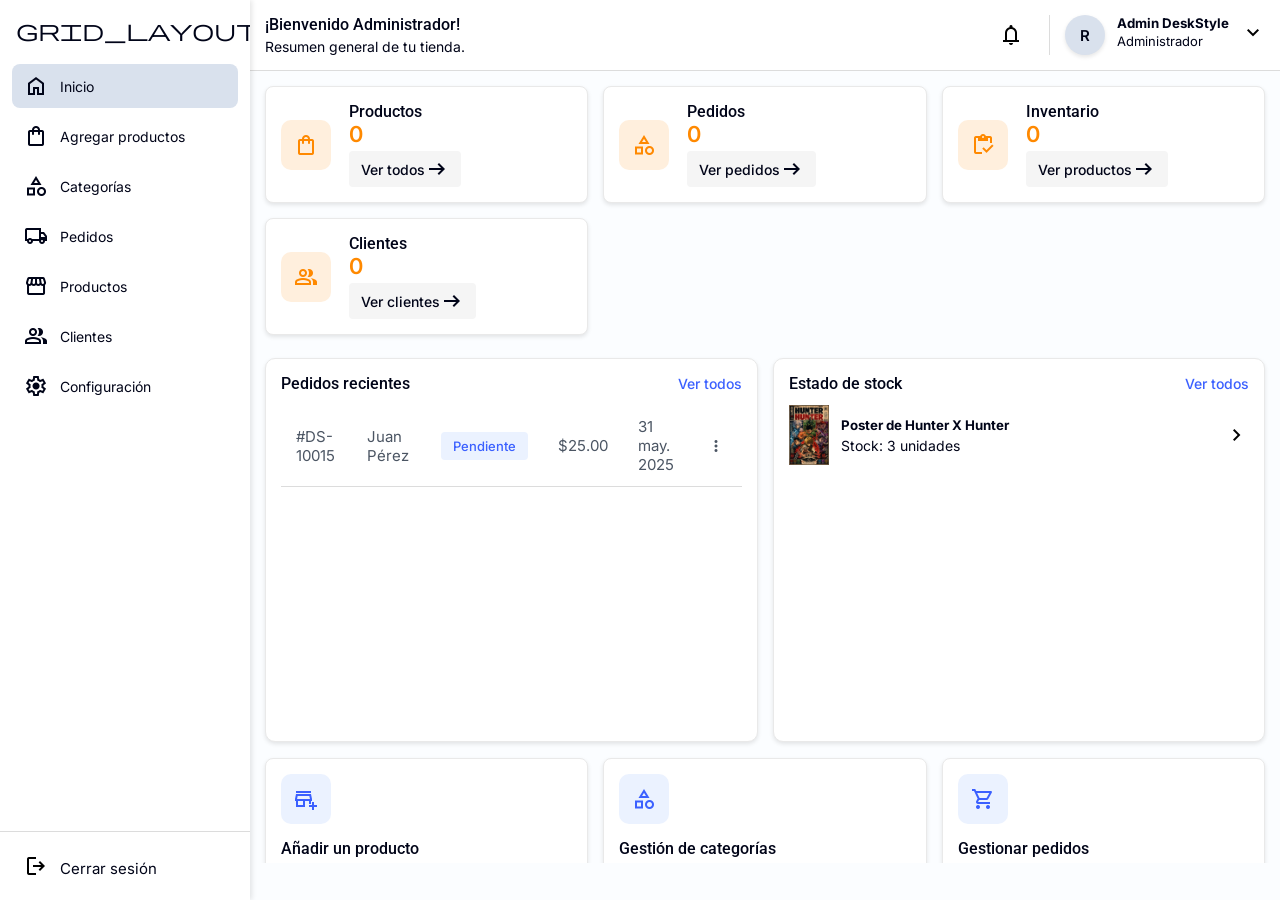
==== commit f8a397d3: "Integro modulo para crear productos y añado tipo de ToastLoader" ====
--- a/admin/dashboard.html
+++ b/admin/dashboard.html
@@ -130,7 +130,7 @@
                 </div>
                 <div class="targeta-info">
                   <h4>Productos</h4>
-                  <p id="total_productos">0</p>
+                  <p id="total_productos" class="pTotal">0</p>
                   <button class="btn-primario">
                     <p>Ver todos</p>
                     <span class="material-symbols-outlined">
@@ -145,7 +145,7 @@
                 </div>
                 <div class="targeta-info">
                   <h4>Pedidos</h4>
-                  <p id="total_pedidos">0</p>
+                  <p id="total_pedidos" class="pTotal">0</p>
                   <button class="btn-secundario">
                     <p>Ver pedidos</p>
                     <span class="material-symbols-outlined">
@@ -160,7 +160,7 @@
                 </div>
                 <div class="targeta-info">
                   <h4>Inventario</h4>
-                  <p id="total_inventario">0</p>
+                  <p id="total_inventario" class="pTotal">0</p>
                   <button class="btn-terciario">
                     <p>Ver productos</p>
                     <span class="material-symbols-outlined">
@@ -175,7 +175,7 @@
                 </div>
                 <div class="targeta-info">
                   <h4>Clientes</h4>
-                  <p id="total_clientes">0</p>
+                  <p id="total_clientes" class="pTotal">0</p>
                   <button class="btn-cuaternario">
                     <p>Ver clientes</p>
                     <span class="material-symbols-outlined">
@@ -331,6 +331,7 @@
                         type="number"
                         id="precioOriginal"
                         class="precioOriginal"
+                        min="0"
                         placeholder="$0.00"
                       />
                     </div>
@@ -340,7 +341,12 @@
                     <br />
 
                     <label for="id_product">Código (ID)</label>
-                    <input type="text" id="id_product" placeholder="PRO-001" />
+                    <input
+                      type="text"
+                      disabled
+                      id="id_product"
+                      placeholder="PRO-001"
+                    />
                     <p>Código único del producto (Automático)</p>
                   </div>
 
@@ -354,6 +360,7 @@
                         type="number"
                         id="precio"
                         class="precio"
+                        min="0"
                         placeholder="$0.00"
                       />
                     </div>
@@ -500,6 +507,7 @@
                   <input
                     type="number"
                     id="stockProduct"
+                    min="1"
                     class="input_Derecha"
                     placeholder="Cantidad en Stock"
                   />
@@ -509,6 +517,7 @@
                   <input
                     type="number"
                     id="pesoProduct"
+                    min="0"
                     class="input_Derecha"
                     placeholder="kg 0.00"
                   />
@@ -528,15 +537,15 @@
                   </p>
                   <div class="dimencionesProduct">
                     <div>
-                      <input type="number" id="largo" placeholder="0" />
+                      <input type="number" id="largo" min="0" placeholder="0" />
                       <p>Largo</p>
                     </div>
                     <div>
-                      <input type="number" id="ancho" placeholder="0" />
+                      <input type="number" id="ancho" min="0" placeholder="0" />
                       <p>Ancho</p>
                     </div>
                     <div>
-                      <input type="number" id="alto" placeholder="0" />
+                      <input type="number" id="alto" min="0" placeholder="0" />
                       <p>Alto</p>
                     </div>
                   </div>
--- a/admin/dashboard.css
+++ b/admin/dashboard.css
@@ -400,8 +400,12 @@
   border: 1px solid rgb(233, 233, 233);
 }
 
-.targeta-info p {
-  font-size: 19px;
+.pTotal {
+  display: inline-block;
+  font-weight: 600;
+  border-radius: 6px;
+  color: var(--colorSecundario);
+  font-size: 22px;
   margin-bottom: 4px;
 }
 
--- a/admin/estilos_dashboard2.css
+++ b/admin/estilos_dashboard2.css
@@ -88,6 +88,10 @@
   border-bottom-color: var(--colorInfo);
 }
 
+.toast.loader {
+  border-bottom-color: var(--colorInfo);
+}
+
 .toast.exito .icono_Toast span {
   color: var(--colorSucces);
 }
@@ -101,6 +105,10 @@
 }
 
 .toast.info .icono_Toast span {
+  color: var(--colorInfo);
+}
+
+.toast.loader .icono_Toast span {
   color: var(--colorInfo);
 }
 
@@ -123,6 +131,28 @@
   to {
     transform: translateX(120%);
     opacity: 0;
+  }
+}
+
+.spinner_toast {
+  display: none;
+  width: 24px;
+  height: 24px;
+  min-width: 24px;
+  min-height: 24px;
+  border: 3px solid rgba(0, 0, 0, 0.1);
+  border-left-color: #3498db;
+  border-radius: 50%;
+  box-sizing: border-box;
+  animation: giro 0.8s linear infinite;
+}
+
+@keyframes giro {
+  from {
+    transform: rotate(0deg);
+  }
+  to {
+    transform: rotate(360deg);
   }
 }
 
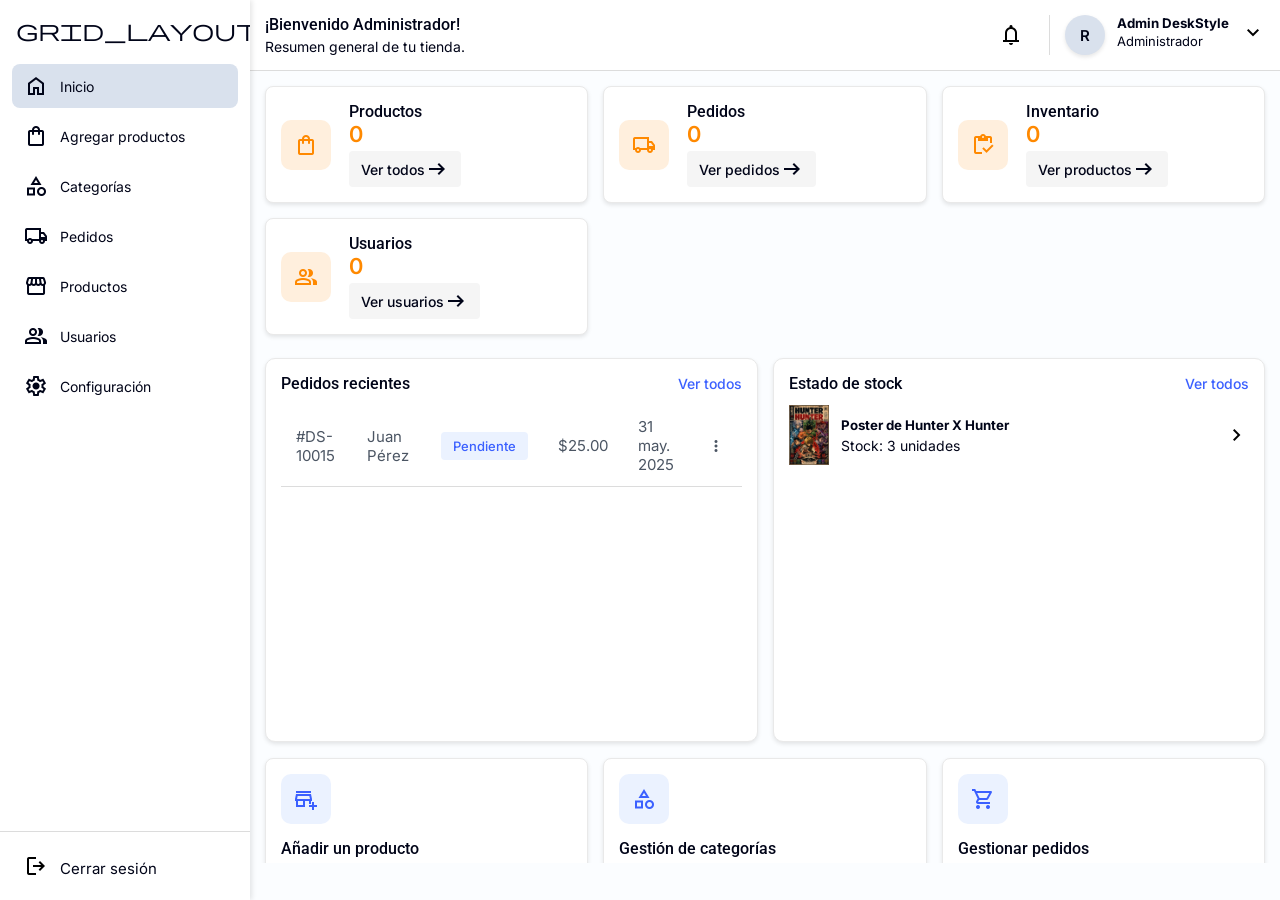
==== commit 4ad665af: "Integro creación dinamica de productos" ====
--- a/admin/dashboard.html
+++ b/admin/dashboard.html
@@ -73,7 +73,7 @@
             </li>
             <li class="opcionSidebar clientesPag">
               <span class="material-symbols-outlined">group</span>
-              <p class="opcion-text">Clientes</p>
+              <p class="opcion-text">Usuarios</p>
             </li>
             <li class="opcionSidebar configuracionPag">
               <span class="material-symbols-outlined">settings</span>
@@ -131,7 +131,7 @@
                 <div class="targeta-info">
                   <h4>Productos</h4>
                   <p id="total_productos" class="pTotal">0</p>
-                  <button class="btn-primario">
+                  <button class="btn-primario btn_ver_productos">
                     <p>Ver todos</p>
                     <span class="material-symbols-outlined">
                       arrow_right_alt
@@ -141,7 +141,7 @@
               </div>
               <div class="targeta">
                 <div class="targeta-icono">
-                  <span class="material-symbols-outlined">category</span>
+                  <span class="material-symbols-outlined">local_shipping</span>
                 </div>
                 <div class="targeta-info">
                   <h4>Pedidos</h4>
@@ -174,10 +174,10 @@
                   <span class="material-symbols-outlined">group</span>
                 </div>
                 <div class="targeta-info">
-                  <h4>Clientes</h4>
-                  <p id="total_clientes" class="pTotal">0</p>
+                  <h4>Usuarios</h4>
+                  <p id="total_usuarios" class="pTotal">0</p>
                   <button class="btn-cuaternario">
-                    <p>Ver clientes</p>
+                    <p>Ver usuarios</p>
                     <span class="material-symbols-outlined">
                       arrow_right_alt
                     </span>
@@ -219,27 +219,29 @@
               <div class="vista_previa">
                 <div class="encabezado_caja">
                   <h4>Estado de stock</h4>
-                  <button class="btn_ver_Sctok">Ver todos</button>
-                </div>
-                <div class="list_product_stock">
-                  <div class="info_produc_stock">
-                    <img
-                      src="../public/icons/Images_web/poster.jpg"
-                      alt="fotografía de producto"
-                    />
-                    <div class="text_info_product">
-                      <h5>Poster de Hunter X Hunter</h5>
-                      <div style="display: flex; gap: 4px">
-                        <p>Stock:</p>
-                        <p class="cantidad_stock">3 unidades</p>
+                  <button class="btn_ver_productos">Ver todos</button>
+                </div>
+                <div class="vistaResumenProductos">
+                  <div class="fila_listProduc">
+                    <div class="info_produc_stock">
+                      <img
+                        src="../public/icons/Images_web/poster.jpg"
+                        alt="fotografía de producto"
+                      />
+                      <div class="text_info_product">
+                        <h5>Poster de Hunter X Hunter</h5>
+                        <div style="display: flex; gap: 4px">
+                          <p>Stock:</p>
+                          <p class="cantidad_stock">3 unidades</p>
+                        </div>
                       </div>
                     </div>
-                  </div>
-                  <button class="abril_stock">
-                    <span class="material-symbols-outlined">
-                      chevron_right
-                    </span>
-                  </button>
+                    <button class="abril_stock">
+                      <span class="material-symbols-outlined">
+                        chevron_right
+                      </span>
+                    </button>
+                  </div>
                 </div>
               </div>
             </div>
@@ -251,7 +253,9 @@
                 <div class="info_accion">
                   <h4>Añadir un producto</h4>
                   <p>Agrega un nuevo producto a tu tienda.</p>
-                  <button class="btn_accion">Nuevo producto</button>
+                  <button class="btn_accion agregarProductGlobal">
+                    Nuevo producto
+                  </button>
                 </div>
               </div>
               <div class="caja_accion">
@@ -484,7 +488,7 @@
                     <select class="selecEstado_Producto">
                       <option value="activo">Activo</option>
                       <option value="inactivo">Inactivo</option>
-                      <option value="desactivado">Borrador</option>
+                      <option value="borrador">Borrador</option>
                     </select>
                   </div>
                   <p class="info_opcion">
@@ -766,7 +770,7 @@
             <div class="conedor_tabla_products">
               <div class="headerSección">
                 <div style="display: flex; gap: 5px">
-                  <h3>Productos publicados</h3>
+                  <h3>Productos disponibles</h3>
                   <p>| Gestiona los productos disponibles en tu tienda.</p>
                 </div>
                 <div class="acciones_manipulacionList">
@@ -828,7 +832,17 @@
       <section class="contenedor_modales">
         <div class="cont_editar_categ">
           <div class="header_modal_edit_cat">
-            <h4>Editar Categoría</h4>
+            <div class="cont_headerEdit_cat">
+              <div class="icono_modal">
+                <span class="material-symbols-outlined"> edit </span>
+              </div>
+
+              <div>
+                <h4>Editar Categoría</h4>
+                <p>Modifica la información de la categoría</p>
+              </div>
+            </div>
+
             <button class="cerrar_modalEdit_Categ">
               <span class="material-symbols-outlined"> close </span>
             </button>
--- a/admin/dashboard.css
+++ b/admin/dashboard.css
@@ -511,7 +511,14 @@
   cursor: pointer;
 }
 
-.list_product_stock {
+/*=========================*/
+.vistaResumenProductos {
+  display: flex;
+  flex-direction: column;
+  gap: 14px;
+}
+
+.fila_listProduc {
   display: grid;
   grid-template-columns: repeat(2, auto);
   justify-content: space-between;
--- a/admin/css/modales.css
+++ b/admin/css/modales.css
@@ -1,3 +1,12 @@
+:root {
+  --bg: #fbfdff;
+  --colorPrimario: #000418;
+  --colorSecundario: #ff8900;
+  --colorTerciario: #d9e1ed;
+  --colorAcento: #3b60ff;
+  --borderInput: #2b97fc;
+}
+
 .contenedor_modales {
   transition: 0.2s ease-out;
   opacity: 0;
@@ -8,14 +17,14 @@
   height: 100%;
   width: 100%;
   position: fixed;
-  background: rgba(0, 0, 0, 0.2);
+  background: rgba(0, 0, 0, 0.3);
   display: grid;
   place-items: center;
 }
 
 /*Logica para modales*/
 
-.contenedor_modales.show {
+.contenedor_modales.mostrar {
   opacity: 1;
   pointer-events: auto;
 }
@@ -23,19 +32,22 @@
 /*Editar_Categoria*/
 
 .cont_editar_categ {
-  opacity: 0;
-  pointer-events: none;
+  scale: 0.8;
   min-width: 450px;
   background: var(--colorBlanco);
-  padding: 15px;
+  padding: 25px;
   border-radius: 10px;
+  transition: 0.3s ease-in-out;
 }
 
-.cont_editar_categ.show {
-  opacity: 1;
-  pointer-events: auto;
+.contenedor_modales.mostrar .cont_editar_categ {
+  scale: 1;
 }
 
+.cont_headerEdit_cat {
+  display: flex;
+  gap: 10px;
+}
 .header_modal_edit_cat {
   display: grid;
   grid-template-columns: repeat(2, auto);
@@ -45,6 +57,20 @@
 
 .header_modal_edit_cat h4 {
   font-weight: 500;
+}
+.cont_headerEdit_cat p {
+  margin-top: 6px;
+  font-size: 14px;
+  color: #474747;
+}
+
+.icono_modal {
+  padding: 5px 8px;
+  display: grid;
+  border-radius: 8px;
+  background: var(--colorSecundario);
+  color: var(--colorBlanco);
+  place-items: center;
 }
 
 .header_modal_edit_cat button {
@@ -61,25 +87,19 @@
 }
 
 .header_modal_edit_cat button:hover {
-  background: #f5f7ff;
-}
-
-.header_modal_edit_cat span {
-  position: absolute;
-  padding: 0;
-  margin: 0;
-  font-size: 22px;
+  background: #f0f1f5;
 }
 
 .editar_categ {
-  margin-top: 10px;
+  margin-top: 30px;
   display: flex;
   flex-direction: column;
   gap: 8px;
 }
 
 .editar_categ label {
-  font-size: 15px;
+  font-size: 14px;
+  font-weight: 600;
 }
 .editar_categ input {
   font-size: 15px;
@@ -99,6 +119,8 @@
   border: 1px solid var(--colorBorde);
   border-radius: 8px;
   height: 80px;
+  max-width: 520px;
+  max-height: 100px;
 }
 
 .img_categ_edit {
@@ -118,6 +140,10 @@
   display: flex;
   flex-direction: column;
   gap: 10px;
+}
+
+.cont_img_catg span {
+  color: var(--colorSecundario);
 }
 .btn_edit_img {
   padding: 8px 12px;
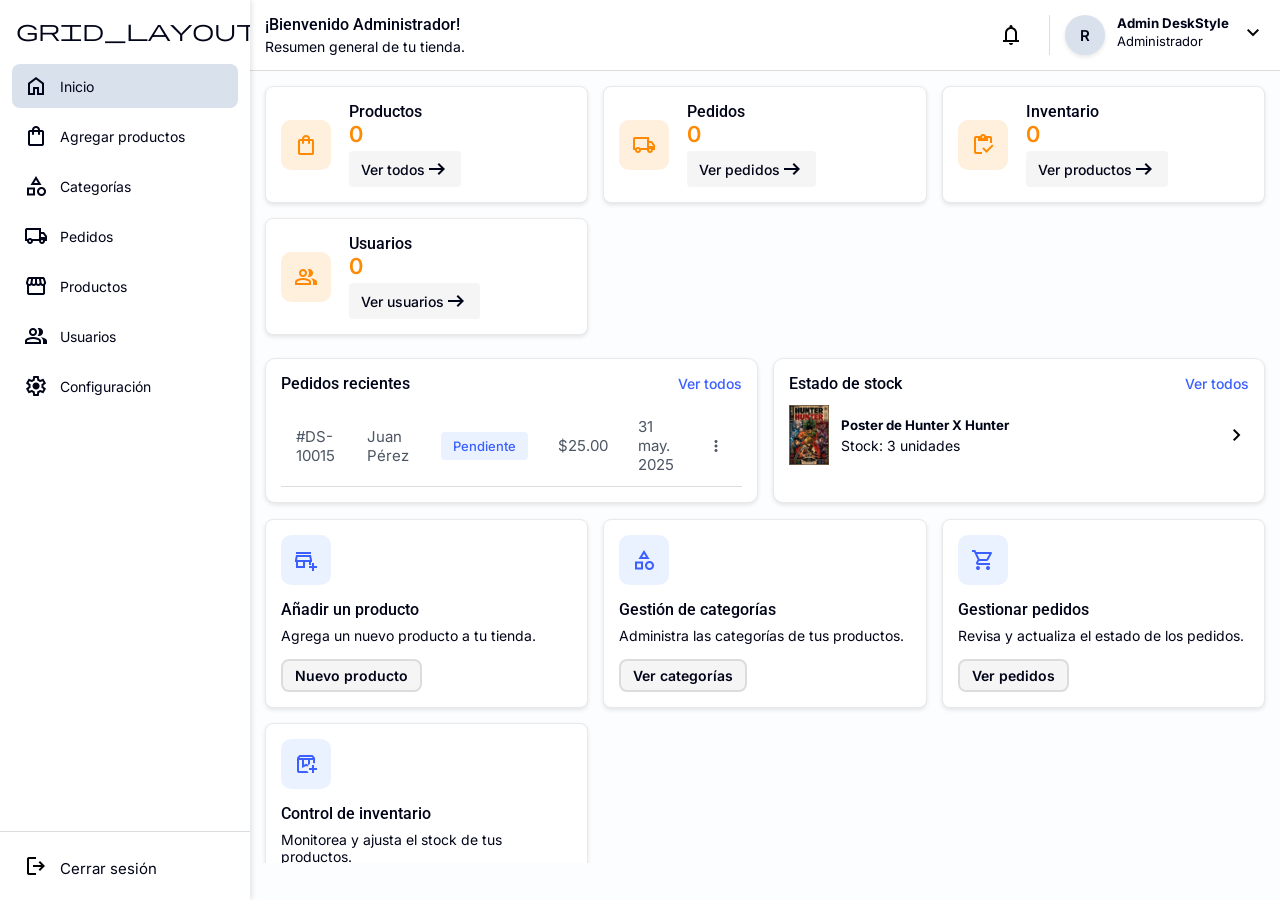
==== commit 02da43fe: "Intego y finalizo modulo de lista de productos y clientes" ====
--- a/admin/dashboard.html
+++ b/admin/dashboard.html
@@ -176,7 +176,7 @@
                 <div class="targeta-info">
                   <h4>Usuarios</h4>
                   <p id="total_usuarios" class="pTotal">0</p>
-                  <button class="btn-cuaternario">
+                  <button class="btn-cuaternario btn_ver_usuarios">
                     <p>Ver usuarios</p>
                     <span class="material-symbols-outlined">
                       arrow_right_alt
@@ -265,7 +265,9 @@
                 <div class="info_accion">
                   <h4>Gestión de categorías</h4>
                   <p>Administra las categorías de tus productos.</p>
-                  <button class="btn_accion">Ver categorías</button>
+                  <button class="btn_accion globalAbrirCateg">
+                    Ver categorías
+                  </button>
                 </div>
               </div>
               <div class="caja_accion">
@@ -448,7 +450,7 @@
                             <p>Seleccionar un archivo</p>
                             <input
                               type="file"
-                              accept="image/*"
+                              accept="image/png,image/jpeg,image/webp"
                               id="imgPrincipal"
                             />
                           </label>
@@ -611,6 +613,7 @@
                         type="file"
                         name="subirIMg_Categ"
                         id="subirIMg_Categ"
+                        accept="image/png,image/jpeg,image/webp"
                       />
                     </label>
                   </div>
@@ -826,10 +829,77 @@
               </table>
             </div>
           </section>
+
+          <section class="interfaz_clientes">
+            <div class="contenedor_clientes">
+              <div class="encabezado_clientes">
+                <div>
+                  <h3>Usuarios registrados</h3>
+                  <p>
+                    Consulta y administra la información de los perfiles de tu
+                    tienda.
+                  </p>
+                </div>
+                <div class="resumen_clientes">
+                  <span class="material-symbols-outlined">group</span>
+                  <div>
+                    <strong class="total_lista_clientes">0</strong
+                    ><span>perfiles registrados</span>
+                  </div>
+                </div>
+              </div>
+              <div class="herramientas_clientes">
+                <label class="buscar_clientes">
+                  <span class="material-symbols-outlined">search</span>
+                  <input
+                    class="buscar_lista_clientes"
+                    type="search"
+                    placeholder="Buscar por nombre, correo o teléfono..."
+                    aria-label="Buscar usuarios"
+                  />
+                </label>
+                <label class="filtro_rol_clientes"
+                  >Rol
+                  <select class="filtro_lista_rol_clientes">
+                    <option value="">Todos los roles</option>
+                  </select>
+                </label>
+                <label class="tamano_lista_clientes"
+                  >Por página
+                  <select class="tamano_clientes">
+                    <option value="10">10</option>
+                    <option value="20">20</option>
+                  </select>
+                </label>
+              </div>
+              <div class="tabla_clientes_scroll">
+                <table class="tabla_clientes">
+                  <thead>
+                    <tr>
+                      <th>Usuario</th>
+                      <th>Correo</th>
+                      <th>Teléfono</th>
+                      <th>Rol</th>
+                      <th>Fecha de registro</th>
+                    </tr>
+                  </thead>
+                  <tbody class="lista_clientes"></tbody>
+                  <tfoot>
+                    <tr>
+                      <td colspan="3">
+                        <p class="resumen_paginacion_clientes">0 perfiles</p>
+                      </td>
+                      <td colspan="2" class="controles_pagina_clientes"></td>
+                    </tr>
+                  </tfoot>
+                </table>
+              </div>
+            </div>
+          </section>
         </div>
       </main>
 
-      <section class="contenedor_modales">
+      <section class="edit_modalCateg">
         <div class="cont_editar_categ">
           <div class="header_modal_edit_cat">
             <div class="cont_headerEdit_cat">
@@ -843,7 +913,7 @@
               </div>
             </div>
 
-            <button class="cerrar_modalEdit_Categ">
+            <button class="cerrar_modalEdit_Categ btnCerrarCateg">
               <span class="material-symbols-outlined"> close </span>
             </button>
           </div>
@@ -869,8 +939,9 @@
               </textarea>
 
               <div class="img_categ_edit">
-                <div style="width: 100%">
+                <div class="previ_imgEdit_categ" style="width: 100%">
                   <img
+                    id="img_edit_categ"
                     src="../public/icons/Images_web/product1.png"
                     alt="Imagen de categoría"
                   />
@@ -889,17 +960,500 @@
                 </div>
               </div>
               <div class="btnsAcciones_edit_categ">
-                <button type="button" class="btnCancelar_edit_categ">
+                <button
+                  type="button"
+                  class="btnCancelar_edit_categ btnCerrarCateg"
+                >
                   Cerrar
                 </button>
                 <button type="button" class="btnGuardar_edit_categ">
-                  Guardar cambios
+                  Guardar
                 </button>
               </div>
             </form>
           </div>
         </div>
       </section>
+
+      <section id="elim_categ_modal" class="elim_categ_modal">
+        <div class="elim_categ_contenedor">
+          <div class="elim_categ_header">
+            <div class="tituloIconoElimCateg">
+              <span class="material-symbols-outlined"> warning </span>
+              <h3>¿Eliminar categoría?</h3>
+            </div>
+
+            <button
+              type="button"
+              id="elim_categ_cerrar"
+              class="elim_categ_cerrar btnCerrarEliCatg"
+            >
+              <span class="material-symbols-outlined"> close </span>
+            </button>
+          </div>
+          <div class="elim_categ_contenido">
+            <p class="elim_categ_mensaje">
+              ¿Estás seguro de que deseas eliminar la categoría
+              <strong id="elim_categ_nombre">"Stikers"</strong>?
+            </p>
+            <p class="elim_categ_advertencia">
+              Esta acción no se puede deshacer.
+            </p>
+            <p class="elim_categ_info">
+              Los productos asociados no se eliminarán.
+            </p>
+          </div>
+          <div class="elim_categ_acciones">
+            <button
+              type="button"
+              id="elim_categ_cancelar"
+              class="elim_categ_btn_cancelar btnCerrarEliCatg"
+            >
+              Cancelar
+            </button>
+            <button
+              type="button"
+              id="elim_categ_confirmar"
+              class="elim_categ_btn_eliminar"
+            >
+              Eliminar
+            </button>
+          </div>
+        </div>
+      </section>
+
+      <!-- Modal editar Producto -->
+      <section class="edit_product_modal">
+        <div class="cont_editar_product">
+          <!-- Encabezado -->
+          <header class="header_edit_product">
+            <div class="edit_product_title">
+              <span class="material-symbols-outlined"> edit </span>
+
+              <div>
+                <h4>Editar producto</h4>
+                <p>Modifica la información del producto seleccionado.</p>
+              </div>
+            </div>
+
+            <button
+              class="btnCerrarEditProduct editCerrarProduct"
+              type="button"
+              aria-label="Cerrar"
+            >
+              <span class="material-symbols-outlined">close</span>
+            </button>
+          </header>
+
+          <!-- Identificación del producto -->
+          <div class="edit_product_identificacion">
+            <div class="edit_product_icon">
+              <span class="material-symbols-outlined">inventory_2</span>
+            </div>
+
+            <div class="edit_product_info">
+              <span>Producto seleccionado</span>
+              <p class="productSelect">Producto</p>
+            </div>
+
+            <div class="edit_product_codigo">
+              <p class="estadoP_headerEdit">Estado</p>
+              <div class="infoID_P_edit">
+                <span>Código</span>
+                <p id="editIdProduct">PRO-001</p>
+              </div>
+            </div>
+          </div>
+
+          <!-- Contenido -->
+          <div class="edit_product_contenido">
+            <!-- Información básica -->
+            <section class="edit_product_section">
+              <div class="edit_section_header">
+                <div class="edit_section_icon">
+                  <span class="material-symbols-outlined"> description </span>
+                </div>
+
+                <div>
+                  <h4>Información básica</h4>
+                  <p>Datos principales del producto.</p>
+                </div>
+              </div>
+
+              <div class="edit_form_grid">
+                <div class="filaFormEditProd">
+                  <label for="editNombreProduct"> Nombre del producto </label>
+
+                  <input
+                    type="text"
+                    id="editNombreProduct"
+                    placeholder="Ej. Lámpara LED"
+                  />
+
+                  <small> Nombre con el que se mostrará el producto. </small>
+                </div>
+
+                <div class="filaFormEditProd">
+                  <label for="editPrecioP"> Precio </label>
+
+                  <div class="edit_input_money">
+                    <span class="material-symbols-outlined">
+                      attach_money
+                    </span>
+
+                    <input
+                      type="number"
+                      min="0"
+                      step="0.01"
+                      id="editPrecioP"
+                      placeholder="0.00"
+                    />
+                  </div>
+
+                  <small> Precio de venta en USD. </small>
+                </div>
+
+                <div class="filaFormEditProd">
+                  <label for="editCateg_product"> Categoría </label>
+
+                  <select
+                    id="editCateg_product"
+                    class="editCateg_product"
+                  ></select>
+
+                  <small> Categoría a la que pertenece el producto. </small>
+                </div>
+
+                <div class="filaFormEditProd">
+                  <label for="editMarcaProduct"> Marca </label>
+
+                  <input
+                    type="text"
+                    id="editMarcaProduct"
+                    placeholder="Ej. TechNova"
+                  />
+
+                  <small> Marca o colección del producto. </small>
+                </div>
+              </div>
+
+              <!-- Descripción -->
+              <div class="editProductDescrip">
+                <div class="edit_description_header">
+                  <div>
+                    <p>Descripción</p>
+                    <span>Opcional</span>
+                  </div>
+
+                  <span class="material-symbols-outlined"> notes </span>
+                </div>
+
+                <textarea
+                  id="editProductDescrip"
+                  placeholder="Describe el producto, sus características, materiales, uso, etc."
+                ></textarea>
+
+                <small>
+                  Una descripción clara ayuda a presentar mejor el producto.
+                </small>
+              </div>
+            </section>
+
+            <!-- Precio e inventario -->
+            <section class="edit_product_section">
+              <div class="edit_section_header">
+                <div class="edit_section_icon">
+                  <span class="material-symbols-outlined"> inventory </span>
+                </div>
+
+                <div>
+                  <h4>Inventario</h4>
+                  <p>Información relacionada con las existencias.</p>
+                </div>
+              </div>
+
+              <div class="edit_inventory_grid">
+                <div class="edit_inventory_item">
+                  <label for="editStockProduct"> Stock disponible </label>
+
+                  <input
+                    type="number"
+                    min="0"
+                    id="editStockProduct"
+                    placeholder="0"
+                  />
+
+                  <small> Cantidad disponible actualmente. </small>
+                </div>
+
+                <div class="edit_inventory_item">
+                  <label for="editPrecioOriginal"> Precio original </label>
+
+                  <div class="edit_input_money">
+                    <span class="material-symbols-outlined">
+                      attach_money
+                    </span>
+
+                    <input
+                      type="number"
+                      min="0"
+                      step="0.01"
+                      id="editPrecioOriginal"
+                      placeholder="0.00"
+                    />
+                  </div>
+
+                  <small> Precio de compra. Opcional. </small>
+                </div>
+              </div>
+            </section>
+
+            <!-- Características -->
+            <section class="edit_product_section">
+              <div class="edit_section_header">
+                <div class="edit_section_icon">
+                  <span class="material-symbols-outlined"> category </span>
+                </div>
+
+                <div>
+                  <h4>Características</h4>
+                  <p>Información adicional del producto.</p>
+                </div>
+              </div>
+
+              <div class="edit_caracteristicas_grid">
+                <div class="edit_inventory_item">
+                  <label for="editMaterialProduct"> Material </label>
+
+                  <input
+                    type="text"
+                    id="editMaterialProduct"
+                    placeholder="Ej. Metal"
+                  />
+                </div>
+
+                <div class="edit_inventory_item">
+                  <label for="editPesoProduct"> Peso (kg) </label>
+
+                  <input
+                    type="number"
+                    min="0"
+                    step="0.01"
+                    id="editPesoProduct"
+                    placeholder="0.00"
+                  />
+                </div>
+              </div>
+
+              <div class="edit_dimensiones">
+                <label>Dimensiones (cm)</label>
+
+                <div class="edit_dimensiones_grid">
+                  <div>
+                    <input
+                      type="number"
+                      min="0"
+                      id="editLargo"
+                      placeholder="0"
+                    />
+                    <span>Largo</span>
+                  </div>
+
+                  <div>
+                    <input
+                      type="number"
+                      min="0"
+                      id="editAncho"
+                      placeholder="0"
+                    />
+                    <span>Ancho</span>
+                  </div>
+
+                  <div>
+                    <input
+                      type="number"
+                      min="0"
+                      id="editAlto"
+                      placeholder="0"
+                    />
+                    <span>Alto</span>
+                  </div>
+                </div>
+              </div>
+            </section>
+
+            <!-- Estado -->
+            <section class="edit_product_section">
+              <div class="edit_section_header">
+                <div class="edit_section_icon">
+                  <span class="material-symbols-outlined"> toggle_on </span>
+                </div>
+
+                <div>
+                  <h4>Estado del producto</h4>
+                  <p>Controla cómo se mostrará el producto.</p>
+                </div>
+              </div>
+
+              <div class="edit_estado_container">
+                <div class="edit_estado_item">
+                  <div>
+                    <label for="editEstadoProduct"> Estado </label>
+
+                    <small>
+                      Los productos inactivos no se mostrarán en la tienda.
+                    </small>
+                  </div>
+
+                  <select id="editEstadoProduct" class="editEstadoProduct">
+                    <option value="activo">Activo</option>
+                    <option value="inactivo">Inactivo</option>
+                    <option value="borrador">Borrador</option>
+                  </select>
+                </div>
+
+                <div class="edit_destacado_item">
+                  <div class="edit_checkbox">
+                    <input type="checkbox" id="editDestacadoProduct" />
+
+                    <div>
+                      <label for="editDestacadoProduct">
+                        Producto destacado
+                      </label>
+
+                      <small>
+                        Mostrar este producto como destacado en la página
+                        principal.
+                      </small>
+                    </div>
+                  </div>
+                </div>
+              </div>
+            </section>
+
+            <!-- Imagen -->
+            <section class="edit_product_section">
+              <div class="edit_section_header">
+                <div class="edit_section_icon">
+                  <span class="material-symbols-outlined"> image </span>
+                </div>
+
+                <div>
+                  <h4>Imagen del producto</h4>
+                  <p>Actualiza la imagen principal del producto.</p>
+                </div>
+              </div>
+
+              <div class="edit_imagen_container">
+                <div class="edit_imagen_preview">
+                  <span class="edit_preview_label"> Imagen actual </span>
+
+                  <div class="edit_preview_box">
+                    <img
+                      id="editPreviewProduct"
+                      src="../public/icons/Images_web/image-files.png"
+                      alt="Imagen del producto"
+                    />
+                  </div>
+                </div>
+
+                <div class="edit_imagen_upload">
+                  <span class="material-symbols-outlined"> cloud_upload </span>
+
+                  <h4>Actualizar imagen</h4>
+
+                  <p>
+                    Selecciona una nueva imagen si deseas reemplazar la actual.
+                  </p>
+
+                  <label class="edit_btnSeleccionarIMG" for="editImgProduct">
+                    <span class="material-symbols-outlined"> folder </span>
+
+                    Seleccionar imagen
+
+                    <input
+                      type="file"
+                      id="editImgProduct"
+                      accept="image/png,image/jpeg,image/webp"
+                    />
+                  </label>
+
+                  <small> JPG, PNG o WEBP · Máximo 5 MB </small>
+                </div>
+              </div>
+            </section>
+          </div>
+
+          <!-- Footer -->
+          <footer class="edit_product_footer">
+            <div class="edit_footer_info">
+              <span class="material-symbols-outlined"> info </span>
+
+              <p>Los cambios se aplicarán al guardar el producto.</p>
+            </div>
+
+            <div class="edit_product_actions">
+              <button
+                type="button"
+                class="btnCancelarEditProduct editCerrarProduct"
+              >
+                Cancelar
+              </button>
+
+              <button type="button" class="btnGuardarEditProduct">
+                <span class="material-symbols-outlined"> save </span>
+
+                Guardar cambios
+              </button>
+            </div>
+          </footer>
+        </div>
+      </section>
+
+      <section class="elim_product_modal">
+        <div class="elim_product_contenedor">
+          <div class="elim_product_header">
+            <div class="tituloIconoElimProduct">
+              <span class="material-symbols-outlined"> warning </span>
+              <h3>Eliminar producto</h3>
+            </div>
+
+            <button
+              type="button"
+              id="elim_product_cerrar"
+              class="elim_product_cerrar btnCerrarEliProduct"
+            >
+              <span class="material-symbols-outlined"> close </span>
+            </button>
+          </div>
+          <div class="elim_product_contenido">
+            <p class="elim_product_mensaje">
+              ¿Estás seguro de que deseas eliminar el producto
+              <strong id="elim_product_nombre">"Stikers"</strong>?
+            </p>
+            <p class="elim_product_advertencia">
+              Esta acción no se puede deshacer.
+            </p>
+          </div>
+          <div class="elim_product_acciones">
+            <button
+              type="button"
+              id="elim_product_cancelar"
+              class="elim_product_btn_cancelar btnCerrarEliProduct"
+            >
+              Cancelar
+            </button>
+            <button
+              type="button"
+              id="elim_product_confirmar"
+              class="elim_product_btn_eliminar"
+            >
+              Eliminar
+            </button>
+          </div>
+        </div>
+      </section>
+
       <div id="toast_contenedor"></div>
     </div>
 
--- a/admin/dashboard.css
+++ b/admin/dashboard.css
@@ -284,7 +284,8 @@
 .interfaz_productos.show,
 .interfaz_categorias.show,
 .interfaz_pedidos.show,
-.interfaz_productView.show {
+.interfaz_productView.show,
+.interfaz_clientes.show {
   opacity: 1;
   pointer-events: auto;
 }
@@ -449,7 +450,6 @@
   grid-template-columns: repeat(auto-fit, minmax(250px, 1fr));
   gap: 15px;
   padding: 8px 15px;
-  height: 400px;
 }
 
 .vista_previa {
@@ -613,6 +613,19 @@
   max-height: 88vh;
   overflow-y: auto;
   padding: 15px 18px 0px 18px;
+}
+
+.interfaz_clientes {
+  width: 100%;
+  position: absolute;
+  top: 0;
+  z-index: 12;
+  transition: opacity 0.3s ease-in-out;
+  opacity: 0;
+  pointer-events: none;
+  max-height: 88vh;
+  overflow-y: auto;
+  padding: 15px 18px 18px;
 }
 
 .topBarra_product,
--- a/admin/estilos_dashboard2.css
+++ b/admin/estilos_dashboard2.css
@@ -26,9 +26,8 @@
   padding: 10px 12px;
   border-radius: 10px;
   box-shadow: 0 5px 10px rgba(0, 0, 0, 0.15);
-  border: 1px solid gainsboro;
+  border: 1px solid rgb(190, 190, 190);
   border-bottom: 2px solid;
-
   animation: slideIn 0.3s ease;
 }
 
@@ -345,7 +344,10 @@
 }
 
 .nombre_categ img {
-  height: 60px;
+  height: 80px;
+  width: 60px;
+  object-fit: cover;
+  border-radius: 4px;
 }
 
 .btnsAcciones_categ {
@@ -527,6 +529,9 @@
   display: flex;
   gap: 15px;
 }
+.btn_mover_pagina_productos[hidden] {
+  display: none;
+}
 
 .btn_moder_pagina_pedidos button,
 .btn_mover_pagina_productos button {
@@ -580,6 +585,7 @@
   display: grid;
   grid-template-columns: repeat(2, auto);
   gap: 10px;
+  position: relative;
 }
 
 .acciones_manipulacionList button {
@@ -592,6 +598,57 @@
   border-radius: 10px;
   background: var(--colorBlanco);
   box-shadow: 0 0 3px gainsboro;
+}
+.menu-orden-productos {
+  position: absolute;
+  z-index: 30;
+  top: calc(100% + 8px);
+  right: 0;
+  display: grid;
+  width: min(280px, calc(100vw - 40px));
+  padding: 7px;
+  border: 1px solid #ececec;
+  border-radius: 10px;
+  background: var(--colorBlanco);
+  box-shadow: 0 12px 32px rgba(30, 35, 45, 0.16);
+}
+.menu-orden-productos[hidden] {
+  display: none;
+}
+.menu-orden-productos .opcion-orden-productos {
+  display: grid;
+  grid-template-columns: 20px 1fr 18px;
+  gap: 10px;
+  align-items: center;
+  width: 100%;
+  padding: 10px;
+  border-radius: 8px;
+  background: transparent;
+  box-shadow: none;
+  color: #3b3b3b;
+  text-align: left;
+  font-weight: 600;
+  font-size: 14px;
+}
+.menu-orden-productos .opcion-orden-productos:hover,
+.menu-orden-productos .opcion-orden-productos:focus-visible {
+  background: #f3f3f3;
+  outline: none;
+}
+.menu-orden-productos .opcion-orden-productos[aria-checked="true"] {
+  color: var(--colorSecundario);
+  font-weight: 600;
+}
+.menu-orden-productos .opcion-orden-productos .material-symbols-outlined {
+  font-size: 23px;
+}
+.menu-orden-productos .marca-orden-productos {
+  opacity: 0;
+}
+.menu-orden-productos
+  .opcion-orden-productos[aria-checked="true"]
+  .marca-orden-productos {
+  opacity: 1;
 }
 
 .inputProductosBuscar {
@@ -618,6 +675,385 @@
 
 .inputProductosBuscar:focus-within {
   box-shadow: 0 0 0 2px var(--colorAcento);
+}
+
+.filtros-lista-productos {
+  display: flex;
+  flex-wrap: wrap;
+  gap: 10px;
+  padding: 14px 15px 0;
+  grid-column: 1 / 3;
+}
+
+.contenedor_clientes {
+  min-height: 84vh;
+  padding: 22px;
+  border-radius: 10px;
+  background: var(--colorBlanco);
+  box-shadow: 0 0 5px gainsboro;
+}
+.encabezado_clientes {
+  display: flex;
+  align-items: center;
+  justify-content: space-between;
+  gap: 20px;
+  padding-bottom: 20px;
+  border-bottom: 1px solid #ededed;
+}
+.encabezado_clientes h3 {
+  margin: 0;
+  color: #30343b;
+  font-size: 21px;
+}
+.encabezado_clientes p {
+  margin: 7px 0 0;
+  color: #747474;
+  font-size: 14px;
+}
+.resumen_clientes {
+  display: flex;
+  align-items: center;
+  gap: 12px;
+  min-width: 190px;
+  padding: 13px 16px;
+  border: 1px solid #f1e5db;
+  border-radius: 10px;
+  background: #fff9f4;
+  color: var(--colorAcento);
+}
+.resumen_clientes > .material-symbols-outlined {
+  font-size: 27px;
+}
+.resumen_clientes > div {
+  display: grid;
+  gap: 2px;
+}
+.resumen_clientes strong {
+  color: #30343b;
+  font-size: 19px;
+}
+.resumen_clientes span:not(.material-symbols-outlined) {
+  color: #747474;
+  font-size: 12px;
+}
+.herramientas_clientes {
+  display: flex;
+  flex-wrap: wrap;
+  align-items: end;
+  gap: 12px;
+  padding: 18px 0;
+}
+.buscar_clientes {
+  display: flex;
+  align-items: center;
+  gap: 9px;
+  width: min(430px, 100%);
+  min-height: 40px;
+  padding: 0 12px;
+  border: 1px solid var(--colorBorde);
+  border-radius: 7px;
+  color: #818181;
+}
+.buscar_clientes:focus-within {
+  border-color: var(--colorAcento);
+  box-shadow: 0 0 0 2px rgba(234, 128, 39, 0.14);
+}
+.buscar_clientes input {
+  width: 100%;
+  border: 0;
+  outline: 0;
+  color: #333;
+  font: inherit;
+  font-size: 13px;
+}
+.filtro_rol_clientes,
+.tamano_lista_clientes {
+  display: grid;
+  gap: 5px;
+  color: #747474;
+  font-size: 12px;
+  font-weight: 600;
+}
+.filtro_rol_clientes select,
+.tamano_lista_clientes select {
+  padding: 11px 30px 11px 10px;
+  border: 1px solid var(--colorBorde);
+  border-radius: 7px;
+  background: var(--colorBlanco);
+  color: #333;
+  font: inherit;
+  font-size: 13px;
+}
+.tabla_clientes_scroll {
+  width: 100%;
+  overflow-x: auto;
+}
+.tabla_clientes {
+  width: 100%;
+  border-collapse: collapse;
+  text-align: left;
+  font-family: "Inter", sans-serif;
+}
+.tabla_clientes th {
+  padding: 13px 15px;
+  border-bottom: 1px solid #e8e8e8;
+  color: #747474;
+  font-size: 12px;
+  font-weight: 600;
+  white-space: nowrap;
+}
+.tabla_clientes td {
+  padding: 12px 15px;
+  border-bottom: 1px solid #ededed;
+  color: #555;
+  font-size: 13px;
+}
+.tabla_clientes tbody tr:hover {
+  background: #fffaf6;
+}
+.identidad_cliente {
+  display: flex;
+  align-items: center;
+  gap: 10px;
+  min-width: 190px;
+}
+.avatar_cliente {
+  display: grid;
+  flex: 0 0 42px;
+  width: 42px;
+  height: 42px;
+  overflow: hidden;
+  place-items: center;
+  border-radius: 50%;
+  background: #fff0e3;
+  color: var(--colorAcento);
+  font-size: 16px;
+  font-weight: 700;
+}
+.avatar_cliente img {
+  width: 100%;
+  height: 100%;
+  object-fit: cover;
+}
+.datos_identidad_cliente {
+  display: grid;
+  gap: 4px;
+}
+.datos_identidad_cliente strong {
+  color: #333;
+  font-size: 13px;
+  font-weight: 600;
+}
+.datos_identidad_cliente small {
+  color: #929292;
+  font-size: 11px;
+}
+.insignia_rol_cliente {
+  display: inline-flex;
+  padding: 5px 9px;
+  border-radius: 20px;
+  background: #edf4ff;
+  color: #3568a8;
+  font-size: 11px;
+  font-weight: 600;
+  text-transform: capitalize;
+}
+.insignia_rol_cliente.admin {
+  background: #fff0df;
+  color: #a45411;
+}
+.tabla_clientes tfoot td {
+  border-bottom: 0;
+}
+.resumen_paginacion_clientes {
+  margin: 0;
+  color: #747474;
+  font-size: 12px;
+}
+.controles_pagina_clientes {
+  display: flex;
+  justify-content: end;
+  gap: 7px;
+}
+.controles_pagina_clientes[hidden] {
+  display: none;
+}
+.boton_pagina_cliente {
+  display: grid;
+  min-width: 34px;
+  height: 34px;
+  padding: 0 8px;
+  place-items: center;
+  border: 1px solid #e7e7e7;
+  border-radius: 7px;
+  background: var(--colorBlanco);
+  color: #555;
+  cursor: pointer;
+  font: inherit;
+  font-size: 12px;
+}
+.boton_pagina_cliente:hover:not(:disabled),
+.boton_pagina_cliente.activa {
+  border-color: var(--colorAcento);
+  background: var(--colorAcento);
+  color: var(--colorBlanco);
+}
+.boton_pagina_cliente:disabled {
+  cursor: not-allowed;
+  opacity: 0.4;
+}
+.estado_vacio_clientes {
+  display: grid;
+  justify-items: center;
+  gap: 9px;
+  padding: 54px 20px;
+  text-align: center;
+  color: #747474;
+}
+.estado_vacio_clientes > span {
+  display: grid;
+  width: 64px;
+  height: 64px;
+  place-items: center;
+  border-radius: 20px;
+  background: #fff3e8;
+  color: var(--colorAcento);
+  font-size: 32px;
+}
+.estado_vacio_clientes > span.cargando {
+  animation: girar_icono_cliente 1.2s linear infinite;
+}
+@keyframes girar_icono_cliente {
+  to {
+    transform: rotate(360deg);
+  }
+}
+.estado_vacio_clientes h3 {
+  margin: 3px 0 0;
+  color: #30343b;
+  font-size: 16px;
+}
+.estado_vacio_clientes p {
+  max-width: 420px;
+  margin: 0;
+  line-height: 1.55;
+}
+@media (max-width: 700px) {
+  .contenedor_clientes {
+    padding: 16px;
+  }
+  .encabezado_clientes {
+    align-items: flex-start;
+    flex-direction: column;
+  }
+  .resumen_clientes {
+    width: 100%;
+    box-sizing: border-box;
+  }
+  .buscar_clientes {
+    width: 100%;
+    box-sizing: border-box;
+  }
+  .filtro_rol_clientes,
+  .tamano_lista_clientes {
+    flex: 1;
+  }
+  .filtro_rol_clientes select,
+  .tamano_lista_clientes select {
+    width: 100%;
+    box-sizing: border-box;
+  }
+}
+.filtros-lista-productos label {
+  display: grid;
+  gap: 5px;
+  color: #747474;
+  font-size: 12px;
+  font-weight: 600;
+}
+.filtros-lista-productos select {
+  min-width: 145px;
+  padding: 9px 30px 9px 10px;
+  border: 1px solid var(--colorBorde);
+  border-radius: 7px;
+  background: var(--colorBlanco);
+  color: #333;
+  font: inherit;
+  font-size: 13px;
+}
+.filtros-lista-productos select:focus {
+  outline: 2px solid var(--colorAcento);
+  outline-offset: 1px;
+}
+.btn_mover_pagina_productos button.numero-pagina-productos {
+  min-width: 36px;
+  justify-content: center;
+  padding: 8px;
+  font-size: 13px;
+}
+.btn_mover_pagina_productos button.numero-pagina-productos.activa {
+  background: var(--colorAcento);
+  color: var(--colorBlanco);
+}
+.btn_mover_pagina_productos button:disabled {
+  cursor: not-allowed;
+  opacity: 0.45;
+}
+.estado-vacio-productos {
+  display: grid;
+  justify-items: center;
+  gap: 9px;
+  padding: 46px 20px;
+  text-align: center;
+  color: #747474;
+}
+.estado-vacio-productos > span {
+  display: grid;
+  place-items: center;
+  width: 66px;
+  height: 66px;
+  border-radius: 20px;
+  background: #fff3e8;
+  color: var(--colorAcento);
+  font-size: 34px;
+}
+.estado-vacio-productos h3 {
+  margin: 5px 0 0;
+  color: #30343b;
+  font-size: 17px;
+}
+.estado-vacio-productos p {
+  max-width: 420px;
+  margin: 0;
+  line-height: 1.55;
+}
+.estado-vacio-productos button {
+  margin-top: 5px;
+  padding: 9px 14px;
+  border: 0;
+  border-radius: 7px;
+  background: var(--colorAcento);
+  color: var(--colorBlanco);
+  cursor: pointer;
+}
+@media (max-width: 760px) {
+  .headerSecciÃ³n {
+    grid-template-columns: 1fr;
+  }
+  .acciones_manipulacionList {
+    grid-template-columns: 1fr auto;
+  }
+  .inputProductosBuscar {
+    width: auto;
+  }
+  .filtros-lista-productos {
+    display: grid;
+    grid-template-columns: repeat(2, minmax(0, 1fr));
+  }
+  .filtros-lista-productos select {
+    width: 100%;
+    min-width: 0;
+  }
 }
 
 .infoProduct_list {
@@ -652,12 +1088,14 @@
 }
 
 .tabla_listProduct th {
+  text-overflow: ellipsis;
   padding: 12px 15px;
   font-size: 13px;
   color: #747474;
   font-weight: 600;
 }
 .tabla_listProduct td {
+  text-overflow: ellipsis;
   font-size: 15px;
   padding: 12px 15px;
 }
--- a/admin/css/modales.css
+++ b/admin/css/modales.css
@@ -5,9 +5,11 @@
   --colorTerciario: #d9e1ed;
   --colorAcento: #3b60ff;
   --borderInput: #2b97fc;
-}
-
-.contenedor_modales {
+  --colorError: #dc3545;
+  --fondoModal: rgba(0, 4, 34, 0.4);
+}
+
+.edit_modalCateg {
   transition: 0.2s ease-out;
   opacity: 0;
   pointer-events: none;
@@ -17,14 +19,15 @@
   height: 100%;
   width: 100%;
   position: fixed;
-  background: rgba(0, 0, 0, 0.3);
+  background: var(--fondoModal);
+  backdrop-filter: blur(3px);
   display: grid;
   place-items: center;
 }
 
 /*Logica para modales*/
 
-.contenedor_modales.mostrar {
+.edit_modalCateg.mostrar {
   opacity: 1;
   pointer-events: auto;
 }
@@ -32,15 +35,15 @@
 /*Editar_Categoria*/
 
 .cont_editar_categ {
-  scale: 0.8;
+  scale: 0.9;
   min-width: 450px;
   background: var(--colorBlanco);
   padding: 25px;
-  border-radius: 10px;
+  border-radius: 16px;
   transition: 0.3s ease-in-out;
 }
 
-.contenedor_modales.mostrar .cont_editar_categ {
+.edit_modalCateg.mostrar .cont_editar_categ {
   scale: 1;
 }
 
@@ -118,7 +121,8 @@
   font-size: 15px;
   border: 1px solid var(--colorBorde);
   border-radius: 8px;
-  height: 80px;
+  min-height: 80px;
+  min-width: 400px;
   max-width: 520px;
   max-height: 100px;
 }
@@ -169,15 +173,1003 @@
 .btnGuardar_edit_categ {
   background: var(--colorPrimario);
   color: var(--colorBlanco);
-  padding: 12px 18px;
+  height: 40px;
+  padding: 0 20px;
+  border: 0;
+  border-radius: 5px;
+  font-weight: 600;
+  cursor: pointer;
+  font-size: 14px;
+}
+
+.btnGuardar_edit_categ:active {
+  scale: 0.98;
+}
+
+.btnCancelar_edit_categ {
+  padding: 12px 20px;
+  border: 0;
+  border-radius: 5px;
+  font-weight: 600;
+  background: transparent;
+  cursor: pointer;
+  font-size: 14px;
+  box-shadow: 0 0 0 1px gainsboro;
+}
+.btnCancelar_edit_categ:hover {
+  background: #f3f3f3;
+}
+
+/*Elimnar categorías*/
+.elim_categ_modal {
+  position: fixed;
+  transition: 0.2s ease-out;
+  opacity: 0;
+  pointer-events: none;
+  z-index: 14;
+  width: 100%;
+  height: 100%;
+  display: grid;
+  align-items: center;
+  justify-content: center;
+  padding: 24px;
+  background: var(--fondoModal);
+  backdrop-filter: blur(3px);
+}
+.elim_categ_modal.mostrar {
+  pointer-events: auto;
+  opacity: 1;
+}
+
+.elim_categ_contenedor {
+  transition: 0.3s ease-in-out;
+  scale: 0.9;
+  width: 100%;
+  max-width: 520px;
+  background: #fff;
   border-radius: 10px;
+  box-shadow:
+    0 8px 24px rgba(0, 0, 0, 0.14),
+    0 24px 48px rgba(0, 0, 0, 0.12);
+  overflow: hidden;
+}
+
+.elim_categ_modal.mostrar .elim_categ_contenedor {
+  scale: 1;
+}
+
+.elim_categ_header {
+  display: flex;
+  align-items: center;
+  justify-content: space-between;
+  padding: 24px 24px 8px;
+}
+.elim_categ_header h3 {
+  margin: 0;
+  color: #000513;
+  font-size: 20px;
+  font-weight: 400;
+}
+
+.tituloIconoElimCateg {
+  display: flex;
+  gap: 8px;
+  align-items: center;
+}
+
+.tituloIconoElimCateg span {
+  padding: 8px;
+  border: 1px solid rgb(253, 204, 199);
+  background: rgb(253, 241, 241);
+  border-radius: 5px;
+  font-size: 24px;
+  color: var(--colorError);
+}
+
+.elim_categ_cerrar {
+  width: 40px;
+  height: 40px;
+  border: 0;
+  border-radius: 50%;
+  background: transparent;
+  color: #5f6368;
+  font-size: 24px;
+  display: grid;
+  place-items: center;
   cursor: pointer;
-  font-size: 14px;
-}
-
-.btnCancelar_edit_categ {
-  padding: 12px 18px;
+}
+
+.elim_categ_cerrar:hover {
+  background: #f1f3f4;
+}
+.elim_categ_contenido {
+  padding: 12px 24px 8px;
+}
+.elim_categ_mensaje {
+  margin: 0 0 12px;
+  color: #202124;
+  font-size: 15px;
+  line-height: 1.55;
+}
+.elim_categ_mensaje strong {
+  font-weight: 600;
+}
+.elim_categ_advertencia {
+  margin: 0 0 8px;
+  color: #3c4043;
+  font-size: 14px;
+  line-height: 1.5;
+}
+.elim_categ_info {
+  margin: 0;
+  color: #5f6368;
+  font-size: 14px;
+  line-height: 1.5;
+}
+.elim_categ_acciones {
+  display: flex;
+  justify-content: flex-end;
+  align-items: center;
+  gap: 8px;
+  padding: 20px 24px 24px;
+}
+.elim_categ_btn_cancelar,
+.elim_categ_btn_eliminar {
+  height: 40px;
+  padding: 0 20px;
+  border: 0;
+  border-radius: 5px;
+  font-size: 14px;
+  font-weight: 600;
+  cursor: pointer;
+}
+.elim_categ_btn_cancelar {
+  min-width: 88px;
+  background: transparent;
+  color: #252525;
+  border: 1px solid gainsboro;
+}
+.elim_categ_btn_cancelar:hover {
+  background: #f1f3f4;
+}
+.elim_categ_btn_eliminar {
+  min-width: 92px;
+  background: var(--colorPrimario);
+  color: #fff;
+}
+
+.elim_categ_btn_eliminar:active {
+  scale: 0.99;
+}
+
+/* Modal editar Producto */
+
+.edit_product_modal {
+  position: fixed;
+  opacity: 0;
+  pointer-events: none;
+  inset: 0;
+  z-index: 14;
+  display: flex;
+  justify-content: left;
+  width: 100%;
+  height: 100%;
+  background: var(--fondoModal);
+  backdrop-filter: blur(4px);
+  transition: opacity 0.2s ease;
+}
+
+.edit_product_modal.mostrar {
+  opacity: 1;
+  pointer-events: auto;
+}
+.cont_editar_product {
+  transform: translateX(-100%);
+  transition: transform 0.4s ease-in-out;
+  position: relative;
+  display: flex;
+  flex-direction: column;
+  width: min(720px, 100%);
+  height: 100vh;
+  background: #fff;
+  box-shadow: -8px 0 30px rgba(0, 0, 0, 0.1);
+  overflow: hidden;
+}
+
+/* Estado activo: se mueve a su posición original */
+.edit_product_modal.mostrar .cont_editar_product {
+  transform: translateX(0);
+}
+.header_edit_product {
+  flex-shrink: 0;
+  display: flex;
+  align-items: center;
+  justify-content: space-between;
+  padding: 18px 24px;
+  border-bottom: 1px solid #e5e7eb;
+  background: #fff;
+}
+.edit_product_title {
+  display: flex;
+  align-items: center;
+  gap: 12px;
+}
+.edit_product_title > span {
+  display: flex;
+  align-items: center;
+  justify-content: center;
+  width: 38px;
+  height: 38px;
+  border-radius: 9px;
+  background: var(--colorSecundario);
+  color: var(--colorBlanco);
+  font-size: 21px;
+}
+.edit_product_title h4 {
+  margin: 0;
+  color: #202124;
+  font-size: 17px;
+  font-weight: 600;
+}
+.edit_product_title p {
+  margin: 3px 0 0;
+  color: #6b7280;
+  font-size: 12px;
+}
+.btnCerrarEditProduct {
+  display: flex;
+  align-items: center;
+  justify-content: center;
+  width: 36px;
+  height: 36px;
+  border: none;
+  border-radius: 50%;
+  background: transparent;
+  color: #6b7280;
+  cursor: pointer;
+  transition:
+    background 0.18s ease,
+    color 0.18s ease;
+}
+.btnCerrarEditProduct:hover {
+  background: #f1f3f4;
+  color: #202124;
+}
+.edit_product_identificacion {
+  flex-shrink: 0;
+  display: flex;
+  align-items: center;
+  gap: 12px;
+  margin: 18px 24px 0;
+  padding: 13px 15px;
+  border: 1px solid #e5e7eb;
   border-radius: 10px;
+  background: #fafafa;
+}
+.edit_product_icon {
+  display: flex;
+  align-items: center;
+  justify-content: center;
+  width: 38px;
+  height: 38px;
+  border-radius: 8px;
+  background: #fff;
+  color: #555;
+  box-shadow: 0 0 0 1px #e5e7eb;
+}
+.edit_product_info {
+  flex: 1;
+}
+.edit_product_info > span {
+  display: block;
+  margin-bottom: 3px;
+  color: #737373;
+  font-size: 11px;
+  font-weight: 500;
+}
+.edit_product_info .productSelect {
+  margin: 0;
+  color: #202124;
+  font-size: 14px;
+  font-weight: 600;
+}
+
+.estadoP_headerEdit {
+  font-weight: 600;
+  font-size: 13px;
+  padding: 6px 12px;
+  border-radius: 6px;
+  background: #3b60ff;
+  color: #f9fcff;
+}
+
+.estadoP_headerEdit.activo {
+  color: var(--colorSucces);
+  background: #bcffcb;
+}
+
+.estadoP_headerEdit.inactivo {
+  color: var(--colorError);
+  background: #fcdce0;
+}
+
+.estadoP_headerEdit.borrador {
+  color: #f3b808;
+  background: #ffefc2;
+}
+
+.edit_product_codigo {
+  display: flex;
+  gap: 10px;
+  align-items: center;
+}
+
+.infoID_P_edit span {
+  display: block;
+  margin-bottom: 3px;
+  color: #737373;
+  font-size: 11px;
+  font-weight: 500;
+}
+
+.infoID_P_edit {
+  padding-left: 18px;
+  border-left: 1px solid #dedede;
+}
+.infoID_P_edit p {
+  margin: 0;
+  color: #555;
+  font-size: 14px;
+}
+.edit_product_contenido {
+  flex: 1;
+  padding: 20px 24px 30px;
+  overflow-y: auto;
+  background: #fafafa;
+  scrollbar-width: thin;
+}
+.edit_product_contenido::-webkit-scrollbar {
+  width: 7px;
+}
+.edit_product_contenido::-webkit-scrollbar-thumb {
+  border-radius: 10px;
+  background: #d5d5d5;
+}
+.edit_product_section {
+  margin-bottom: 16px;
+  padding: 20px;
+  border: 1px solid #e5e7eb;
+  border-radius: 12px;
+  background: #fff;
+}
+.edit_section_header {
+  display: flex;
+  align-items: center;
+  gap: 11px;
+  margin-bottom: 20px;
+}
+.edit_section_icon {
+  display: flex;
+  align-items: center;
+  justify-content: center;
+  width: 34px;
+  height: 34px;
+  border-radius: 8px;
+  background: #f5f5f5;
+  color: #4b4b4b;
+}
+.edit_section_header h4 {
+  margin: 0;
+  color: #202124;
+  font-size: 14px;
+  font-weight: 600;
+}
+.edit_section_header p {
+  margin: 3px 0 0;
+  color: #737373;
+  font-size: 12px;
+}
+.edit_form_grid {
+  display: grid;
+  grid-template-columns: 1fr 1fr;
+  gap: 18px 20px;
+}
+.filaFormEditProd {
+  display: flex;
+  flex-direction: column;
+  gap: 6px;
+  margin: 0;
+}
+.filaFormEditProd label,
+.edit_inventory_item label,
+.edit_dimensiones > label {
+  color: #303030;
+  font-size: 13px;
+  font-weight: 500;
+}
+.filaFormEditProd small,
+.edit_inventory_item small {
+  color: #858585;
+  font-size: 13px;
+  line-height: 1.4;
+}
+.filaFormEditProd input,
+.filaFormEditProd select,
+.edit_inventory_item input,
+.edit_estado_item select {
+  box-sizing: border-box;
+  width: 100%;
+  min-height: 42px;
+  padding: 10px 11px;
+  border: 1px solid #dadce0;
+  border-radius: 7px;
+  outline: none;
+  background: #fff;
+  color: #202124;
+  font-size: 14px;
+  transition:
+    border-color 0.15s ease,
+    box-shadow 0.15s ease;
+}
+.filaFormEditProd input:hover,
+.filaFormEditProd select:hover,
+.edit_inventory_item input:hover,
+.edit_estado_item select:hover {
+  border-color: #b7b7b7;
+}
+.filaFormEditProd input:focus,
+.filaFormEditProd select:focus,
+.edit_inventory_item input:focus,
+.edit_estado_item select:focus {
+  border-color: var(--colorAcento);
+  box-shadow: 0 0 0 2px rgba(59, 96, 255, 0.1);
+}
+.edit_input_money {
+  display: flex;
+  align-items: center;
+  height: 42px;
+  overflow: hidden;
+  border: 1px solid #dadce0;
+  border-radius: 7px;
+  background: #fff;
+  transition:
+    border-color 0.15s ease,
+    box-shadow 0.15s ease;
+}
+.edit_input_money:focus-within {
+  border-color: var(--colorAcento);
+  box-shadow: 0 0 0 2px rgba(59, 96, 255, 0.1);
+}
+.edit_input_money > span {
+  padding: 11px;
+  background: var(--colorGrisClaro);
+  font-size: 18px;
+  color: #a1a1a1;
+  border-right: 1px solid gainsboro;
+}
+.edit_input_money input {
+  flex: 1;
+  width: 100%;
+  height: 100%;
+  padding: 0 10px;
+  border: none;
+  outline: none;
+  box-shadow: none;
+  background: transparent;
+}
+.editProductDescrip {
+  margin-top: 20px;
+  padding: 15px;
+  border: 1px solid #e5e7eb;
+  border-radius: 9px;
+  background: #fafafa;
+}
+.edit_description_header {
+  display: flex;
+  align-items: center;
+  justify-content: space-between;
+}
+.edit_description_header > div {
+  display: flex;
+  align-items: center;
+  gap: 8px;
+}
+.edit_description_header p {
+  margin: 0;
+  color: #303030;
+  font-size: 13px;
+  font-weight: 500;
+}
+.edit_description_header span:not(.material-symbols-outlined) {
+  padding: 2px 6px;
+  border-radius: 4px;
+  background: #eee;
+  color: #777;
+  font-size: 10px;
+}
+.edit_description_header > .material-symbols-outlined {
+  color: #777;
+  font-size: 19px;
+}
+.editProductDescrip textarea {
+  box-sizing: border-box;
+  width: 100%;
+  height: 90px;
+  margin-top: 12px;
+  padding: 11px;
+  resize: vertical;
+  border: 1px solid #dadce0;
+  border-radius: 7px;
+  outline: none;
+  background: #fff;
+  color: #202124;
+  font-family: inherit;
+  font-size: 14px;
+  line-height: 1.6;
+  transition:
+    border-color 0.15s ease,
+    box-shadow 0.15s ease;
+}
+.editProductDescrip textarea:focus {
+  border-color: var(--colorAcento);
+  box-shadow: 0 0 0 2px rgba(59, 96, 255, 0.1);
+}
+.editProductDescrip small {
+  display: block;
+  margin-top: 7px;
+  color: #858585;
+  font-size: 11px;
+}
+.edit_inventory_grid,
+.edit_caracteristicas_grid {
+  display: grid;
+  grid-template-columns: 1fr 1fr;
+  gap: 18px;
+}
+.edit_inventory_item {
+  display: flex;
+  flex-direction: column;
+  gap: 6px;
+}
+.edit_dimensiones {
+  margin-top: 20px;
+}
+.edit_dimensiones_grid {
+  display: grid;
+  grid-template-columns: repeat(3, 1fr);
+  gap: 10px;
+  margin-top: 8px;
+}
+.edit_dimensiones_grid > div {
+  display: flex;
+  flex-direction: column;
+  gap: 5px;
+}
+.edit_dimensiones_grid input {
+  width: 100%;
+  box-sizing: border-box;
+  min-height: 40px;
+  padding: 9px 10px;
+  border: 1px solid #dadce0;
+  border-radius: 7px;
+  outline: none;
+  font-size: 14px;
+}
+.edit_dimensiones_grid input:focus {
+  border-color: var(--colorAcento);
+  box-shadow: 0 0 0 2px rgba(59, 96, 255, 0.1);
+}
+.edit_dimensiones_grid span {
+  text-align: center;
+  color: #888;
+  font-size: 13px;
+}
+.edit_estado_container {
+  display: flex;
+  flex-direction: column;
+}
+.edit_estado_item {
+  display: flex;
+  align-items: center;
+  justify-content: space-between;
+  gap: 20px;
+  padding-bottom: 18px;
+  border-bottom: 1px solid #eee;
+}
+.edit_estado_item > div {
+  display: flex;
+  flex-direction: column;
+  gap: 4px;
+}
+.edit_estado_item label,
+.edit_checkbox label {
+  color: #303030;
+  font-size: 13px;
+  font-weight: 500;
+}
+.edit_estado_item small,
+.edit_checkbox small {
+  color: #858585;
+  font-size: 11px;
+  line-height: 1.4;
+}
+.edit_estado_item select {
+  width: 145px;
+}
+.edit_destacado_item {
+  padding-top: 18px;
+}
+.edit_checkbox {
+  display: flex;
+  align-items: flex-start;
+  gap: 10px;
+}
+.edit_checkbox input {
+  width: 17px;
+  height: 17px;
+  margin: 1px 0 0;
+  accent-color: var(--colorAcento);
+}
+.edit_checkbox > div {
+  display: flex;
+  flex-direction: column;
+  gap: 4px;
+}
+.edit_imagen_container {
+  display: grid;
+  grid-template-columns: 180px 1fr;
+  gap: 18px;
+}
+.edit_imagen_preview {
+  display: flex;
+  flex-direction: column;
+  gap: 8px;
+}
+.edit_preview_label {
+  color: #555;
+  font-size: 12px;
+  font-weight: 500;
+}
+.edit_preview_box {
+  display: flex;
+  align-items: center;
+  justify-content: center;
+  width: 100%;
+  height: 165px;
+  overflow: hidden;
+  border: 1px solid #e1e1e1;
+  border-radius: 9px;
+  background: #f7f7f7;
+}
+.edit_preview_box img {
+  width: 100%;
+  height: 100%;
+  object-fit: contain;
+}
+.edit_imagen_upload {
+  display: flex;
+  flex-direction: column;
+  align-items: center;
+  justify-content: center;
+  min-height: 165px;
+  padding: 15px;
+  border: 1px dashed #c9c9c9;
+  border-radius: 9px;
+  text-align: center;
+  background: #fafafa;
+}
+.edit_imagen_upload > .material-symbols-outlined {
+  margin-bottom: 5px;
+  color: #777;
+  font-size: 27px;
+}
+.edit_imagen_upload h4 {
+  margin: 0;
+  color: #333;
+  font-size: 13px;
+  font-weight: 500;
+}
+.edit_imagen_upload p {
+  max-width: 270px;
+  margin: 5px 0 12px;
+  color: #858585;
+  font-size: 11px;
+  line-height: 1.4;
+}
+.edit_btnSeleccionarIMG {
+  display: flex;
+  align-items: center;
+  gap: 7px;
+  padding: 8px 12px;
+  border: 1px solid #dadce0;
+  border-radius: 6px;
+  background: #fff;
+  color: #3c4043;
+  font-size: 12px;
+  font-weight: 500;
   cursor: pointer;
-  font-size: 14px;
-}
+  transition:
+    background 0.15s ease,
+    border-color 0.15s ease;
+}
+.edit_btnSeleccionarIMG:hover {
+  background: #f1f3f4;
+  border-color: #bcbfc2;
+}
+.edit_btnSeleccionarIMG .material-symbols-outlined {
+  font-size: 17px;
+}
+.edit_btnSeleccionarIMG input {
+  display: none;
+}
+.edit_imagen_upload small {
+  margin-top: 9px;
+  color: #999;
+  font-size: 10px;
+}
+.edit_product_footer {
+  flex-shrink: 0;
+  display: flex;
+  align-items: center;
+  justify-content: space-between;
+  gap: 15px;
+  min-height: 68px;
+  padding: 12px 24px;
+  border-top: 1px solid #e5e7eb;
+  background: #fff;
+}
+.edit_footer_info {
+  display: flex;
+  align-items: center;
+  gap: 7px;
+}
+.edit_footer_info .material-symbols-outlined {
+  color: #777;
+  font-size: 17px;
+}
+.edit_footer_info p {
+  margin: 0;
+  color: #777;
+  font-size: 11px;
+}
+.edit_product_actions {
+  display: flex;
+  align-items: center;
+  gap: 8px;
+}
+.btnCancelarEditProduct,
+.btnGuardarEditProduct {
+  display: flex;
+  align-items: center;
+  justify-content: center;
+  gap: 7px;
+  min-height: 38px;
+  padding: 0 14px;
+  border-radius: 7px;
+  font-size: 14px;
+  font-weight: 500;
+  cursor: pointer;
+  transition:
+    background 0.15s ease,
+    border-color 0.15s ease,
+    box-shadow 0.15s ease;
+}
+.btnCancelarEditProduct {
+  border: 1px solid #dadce0;
+  background: #fff;
+  color: #3c4043;
+}
+.btnCancelarEditProduct:hover {
+  background: #f5f5f5;
+}
+.btnGuardarEditProduct {
+  background: var(--colorPrimario);
+  color: #fff;
+}
+.btnGuardarEditProduct:hover {
+  filter: brightness(0.94);
+  box-shadow: 0 2px 5px rgba(0, 0, 0, 0.12);
+}
+.btnGuardarEditProduct .material-symbols-outlined {
+  font-size: 17px;
+}
+
+/*Elimnar categorías*/
+.elim_product_modal {
+  position: fixed;
+  transition: 0.2s ease-out;
+  opacity: 0;
+  pointer-events: none;
+  z-index: 14;
+  width: 100%;
+  height: 100%;
+  display: grid;
+  align-items: center;
+  justify-content: center;
+  padding: 24px;
+  background: var(--fondoModal);
+  backdrop-filter: blur(3px);
+}
+.elim_product_modal.mostrar {
+  pointer-events: auto;
+  opacity: 1;
+}
+
+.elim_product_contenedor {
+  transition: 0.3s ease-in-out;
+  scale: 0.9;
+  width: 100%;
+  max-width: 520px;
+  background: #fff;
+  border-radius: 10px;
+  box-shadow:
+    0 8px 24px rgba(0, 0, 0, 0.14),
+    0 24px 48px rgba(0, 0, 0, 0.12);
+  overflow: hidden;
+}
+
+.elim_product_modal.mostrar .elim_product_contenedor {
+  scale: 1;
+}
+
+.elim_product_header {
+  display: flex;
+  align-items: center;
+  justify-content: space-between;
+  padding: 24px 24px 8px;
+}
+
+.elim_product_header h3 {
+  margin: 0;
+  color: #000513;
+  font-size: 20px;
+  font-weight: 400;
+}
+
+.tituloIconoElimProduct {
+  display: flex;
+  gap: 8px;
+  align-items: center;
+}
+
+.tituloIconoElimProduct span {
+  padding: 8px;
+  border: 1px solid rgb(253, 204, 199);
+  background: rgb(253, 241, 241);
+  border-radius: 5px;
+  font-size: 24px;
+  color: var(--colorError);
+}
+
+.elim_product_cerrar {
+  width: 40px;
+  height: 40px;
+  border: 0;
+  border-radius: 50%;
+  background: transparent;
+  color: #5f6368;
+  font-size: 24px;
+  display: grid;
+  place-items: center;
+  cursor: pointer;
+}
+
+.elim_product_cerrar:hover {
+  background: #f1f3f4;
+}
+
+.elim_product_contenido {
+  padding: 12px 24px 8px;
+}
+.elim_product_mensaje {
+  margin: 0 0 12px;
+  color: #202124;
+  font-size: 15px;
+  line-height: 1.55;
+}
+.elim_product_mensaje strong {
+  font-weight: 600;
+}
+.elim_product_advertencia {
+  margin: 0 0 8px;
+  color: #3c4043;
+  font-size: 14px;
+  line-height: 1.5;
+}
+
+.elim_product_acciones {
+  display: flex;
+  justify-content: flex-end;
+  align-items: center;
+  gap: 8px;
+  padding: 20px 24px 24px;
+}
+.elim_product_btn_cancelar,
+.elim_product_btn_eliminar {
+  height: 40px;
+  padding: 0 20px;
+  border: 0;
+  border-radius: 5px;
+  font-size: 14px;
+  font-weight: 600;
+  cursor: pointer;
+}
+.elim_product_btn_cancelar {
+  min-width: 88px;
+  background: transparent;
+  color: #252525;
+  border: 1px solid gainsboro;
+}
+.elim_product_btn_cancelar:hover {
+  background: #f1f3f4;
+}
+.elim_product_btn_eliminar {
+  min-width: 92px;
+  background: var(--colorPrimario);
+  color: #fff;
+}
+
+.elim_product_btn_eliminar:active {
+  scale: 0.99;
+}
+
+@media (max-width: 700px) {
+  .cont_editar_product {
+    width: 100%;
+  }
+  .header_edit_product {
+    padding: 16px 18px;
+  }
+  .edit_product_identificacion {
+    margin-left: 18px;
+    margin-right: 18px;
+  }
+  .edit_product_contenido {
+    padding: 16px 18px 25px;
+  }
+  .edit_product_section {
+    padding: 16px;
+  }
+  .edit_form_grid,
+  .edit_inventory_grid,
+  .edit_caracteristicas_grid {
+    grid-template-columns: 1fr;
+  }
+  .edit_imagen_container {
+    grid-template-columns: 1fr;
+  }
+  .edit_preview_box {
+    height: 200px;
+  }
+  .edit_estado_item {
+    align-items: flex-start;
+    flex-direction: column;
+  }
+  .edit_estado_item select {
+    width: 100%;
+  }
+  .edit_product_footer {
+    padding: 12px 18px;
+  }
+  .edit_footer_info {
+    display: none;
+  }
+  .edit_product_actions {
+    width: 100%;
+  }
+  .btnCancelarEditProduct,
+  .btnGuardarEditProduct {
+    flex: 1;
+  }
+}
+@media (max-width: 430px) {
+  .edit_product_codigo {
+    display: none;
+  }
+  .edit_dimensiones_grid {
+    grid-template-columns: 1fr;
+  }
+  .edit_product_title p {
+    display: none;
+  }
+}
